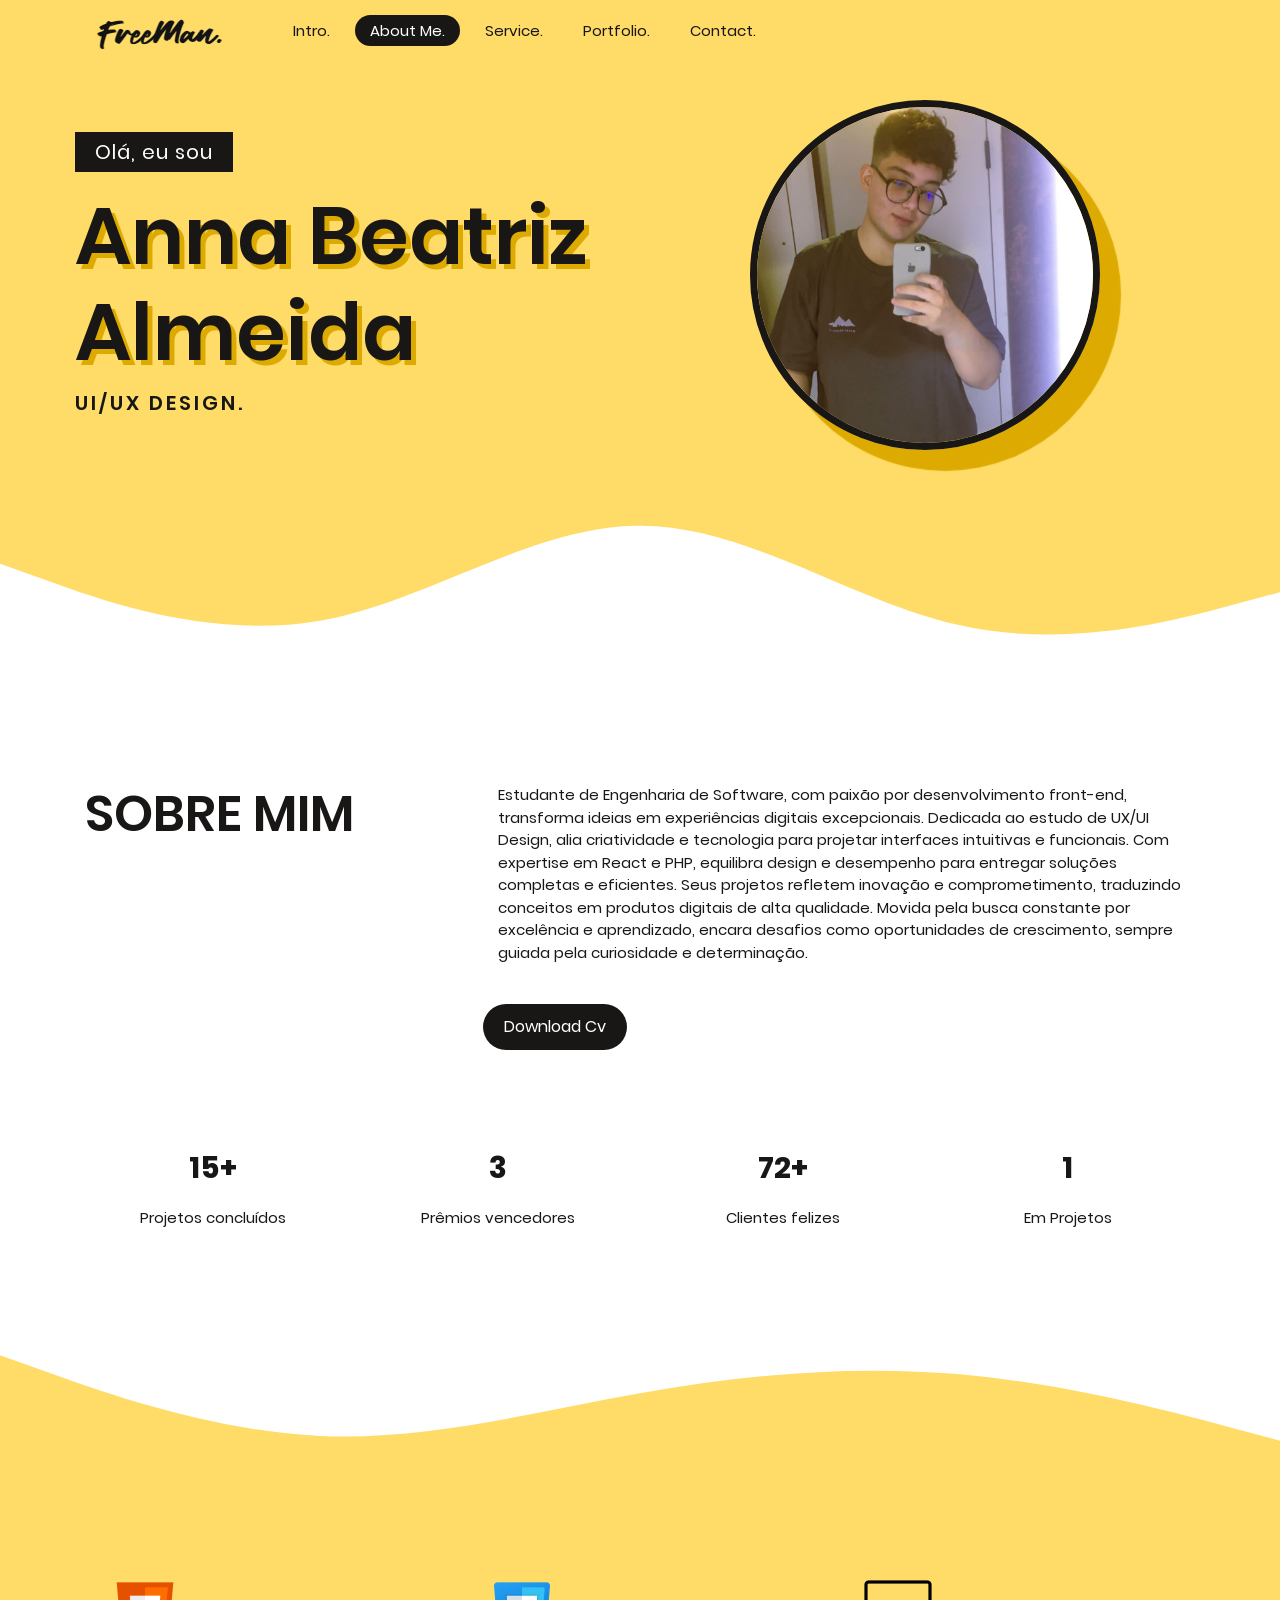
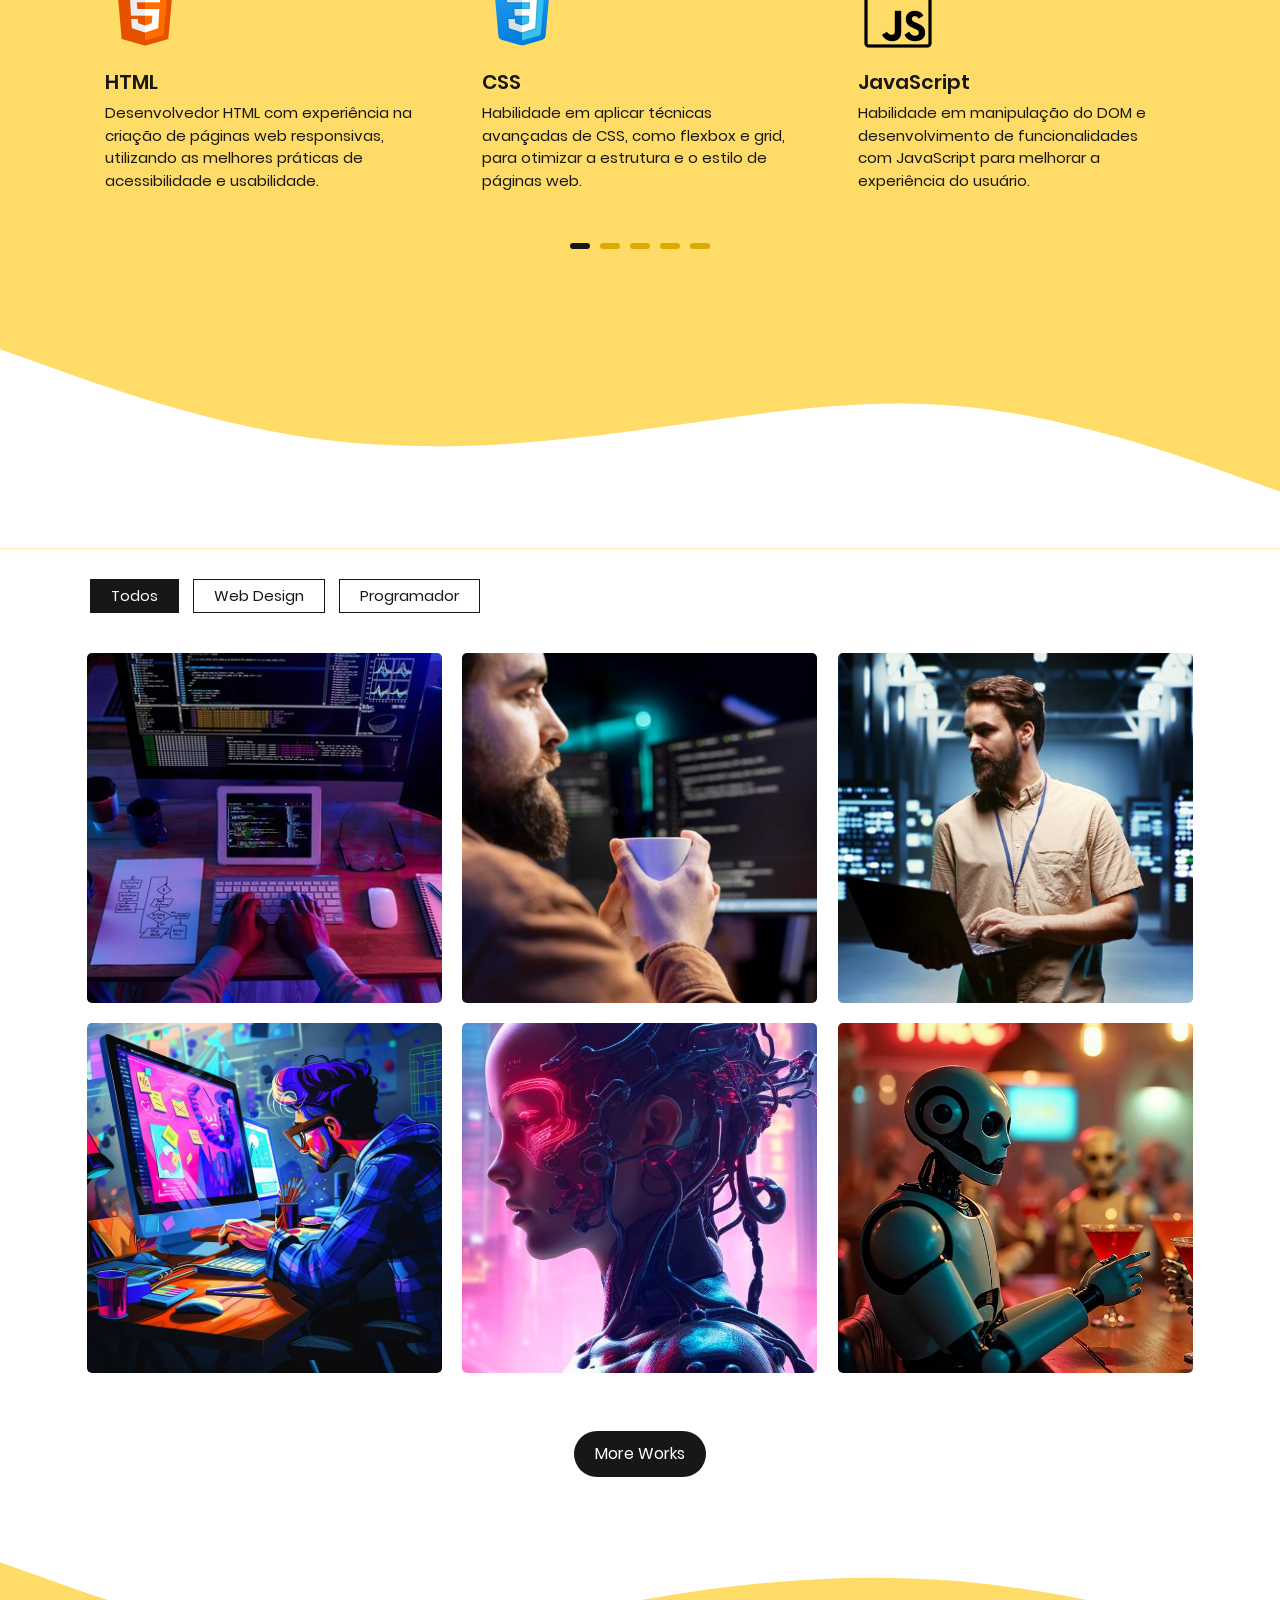
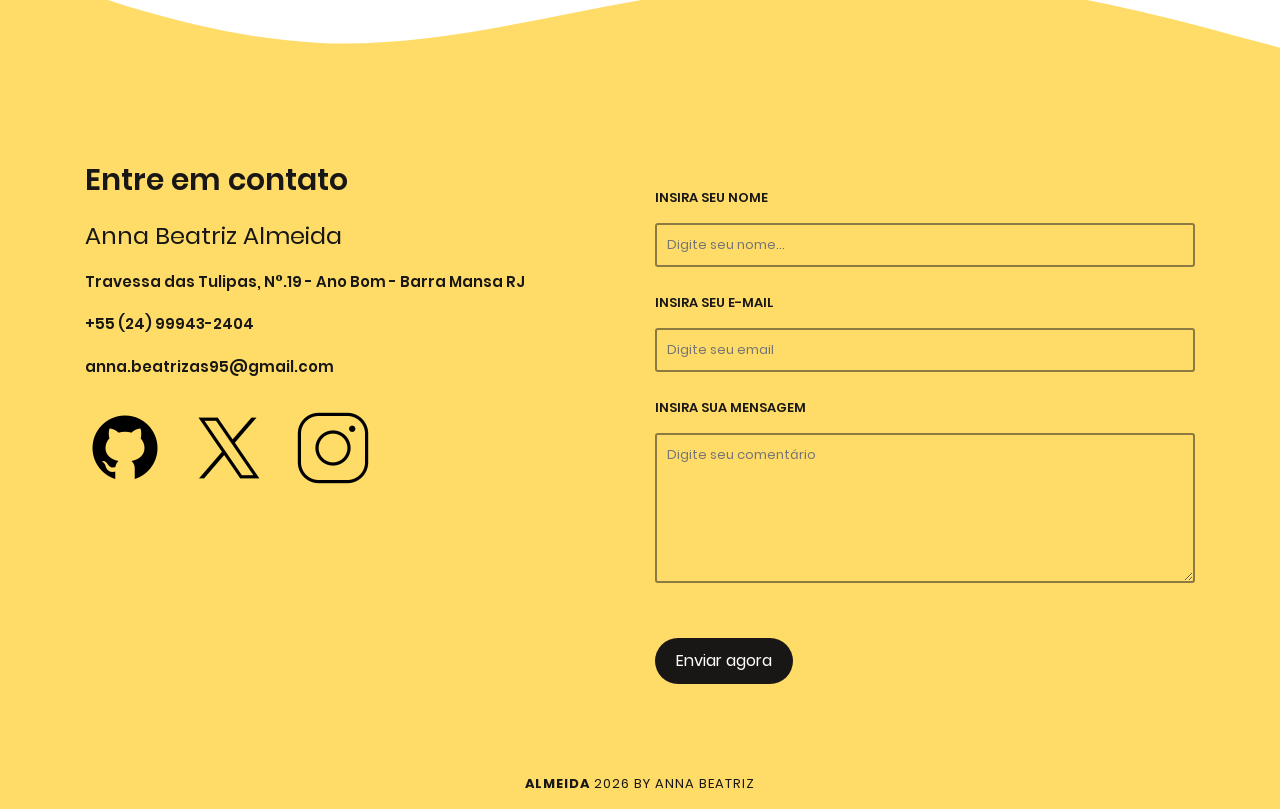
==== index.html @ 4872365b "Primeiro Commit" ====
<!DOCTYPE html>
<html lang="zxx">

<head>
    <meta charset="UTF-8">
    <meta http-equiv="X-UA-Compatible" content="IE=edge">
    <meta name="viewport" content="width=device-width, initial-scale=1.0">
    <!-- title -->
    <title>Portifólio | Anna Beatriz</title>
    <!-- favicon -->
    <link rel="icon" type="image/png" sizes="32x32" href="./asset/page/favicon-32x32.png">
    <link rel="icon" type="image/png" sizes="16x16" href="./asset/page/favicon-16x16.png">
    <link rel="shortcut icon" href="./asset/page/favicon.ico">
    <!-- metatag -->
    <meta name="author" content="Rama Hardian Sidik" />
    <meta property="og:title" content="Freeman - Multipurpose Personal One Page Html Template" />
    <meta property="og:url" content="" />
    <meta property="og:image" content="" />
    <meta property="og:description" content="Freeman - Multipurpose Personal One Page Html Template" />
    <meta property="og:site_name" content="Freeman template" />
    <meta name="twitter:card" content="summary">
    <meta name="twitter:title" content="Freeman - Multipurpose Personal One Page Html Template">
    <meta name="twitter:description" content="Freeman - Multipurpose Personal One Page Html Template">
    <meta name="twitter:image" content="">
    <meta id="tw_url" name="twitter:url" content="">
    <!-- main style -->
    <link href="css/main.css" rel="stylesheet">
    <!-- responsive style -->
    <link href="css/responsive.css" rel="stylesheet">
</head>

<body>
    <!-- header -->
    <header id="headermain">
        <div class="container">
            <div class="row headerwrap">
                <div class="col-xs-12 col-md-12 col-lg-2">
                    <!-- wrap logo -->
                    <div class="headerwrap__logo">
                        <img src="./asset/page/logo.png" alt="logo" class="img-fluid" />
                    </div>
                    <!-- end wrap logo -->
                    <!-- navigation icon  -->
                    <div class="navicon d-block d-lg-none">
                        <div class="navicon__bar"></div>
                    </div>
                    <!-- end navigation icon  -->
                </div>
                <div class="col-lg-10 text-xl-left d-none d-lg-block justify-content-lg-left justify-content-xl-left">
                    <!-- navigation desktop -->
                    <nav class="navpage text-left">
                        <ul class="navpage__wrap">
                            <li class="navpage__list"><a href="#sectionhero" class="activelink">Intro.</a></li>
                            <li class="navpage__list"><a href="#aboutsection">About Me.</a></li>
                            <li class="navpage__list"><a href="#servicesection">Service.</a></li>
                            <li class="navpage__list"><a href="#portfoliosection">Portfolio.</a></li>
                            <li class="navpage__list"><a href="#contactsection">Contact.</a></li>
                        </ul>
                    </nav>
                    <!-- end navigation desktop -->
                </div>
            </div>
        </div>
    </header>
    <!-- end header -->
    <!-- mobile nav -->
    <div class="overlay">
        <div class="overlay__navigation">
            <ul class="overlay__listnav">
                <li class="navpage__list"><a href="#herosection">Intro.</a></li>
                <li><a href="#aboutsection">About Me.</a></li>
                <li><a href="#servicesection">Services.</a></li>
                <li><a href="#portfoliosection">Portfolio.</a></li>
                <li><a href="#contactsection">Contact.</a></li>
            </ul>
        </div>
    </div>
    <!-- end mobile nav -->
    <!-- PRELOADER -->
    <div class="preloader">
        <div class="preloader__img">
            <img src="./asset/page/logo.png" alt="logopage" class="img-fluid" />
        </div>
    </div>
    <!-- main wrap -->
    <main id="mainwrap">
        <!-- section hero -->
        <div id="sectionhero" class="sectionblock">
            <div class="container">
                <div class="row">
                    <div
                        class="col-lg-6 pr-0 mr-0 pl-lg-0 pr-lg-5 mr-lg-0 mt-3 mt-lg-0 align-items-center justify-content-center align-items-lg-left justify-content-lg-left text-center text-lg-left d-flex order-1 order-lg-0 ">
                        <div class="infohero ">
                            <p class="infohero__p">Olá, eu sou</p>
                            <h1 class="infohero__title">Anna Beatriz
                                <span>Almeida</span>
                            </h1>
                            <span id="typed-text"></span>
                            <span class="cursor blink">&nbsp;</span>
                        </div>
                    </div>
                    <div class="col-lg-6 text-center order-0 order-lg-1 mb-5 mb-lg-0">
                        <div class="heroimg">
                            <img src="./asset/hero/1.jpg" alt="poto" class="img-fluid heroimg__poto" />
                        </div>
                    </div>
                </div>
            </div>
            <svg xmlns="http://www.w3.org/2000/svg" viewBox="0 0 1440 320">
                <path fill="#ffffff" fill-opacity="1"
                    d="M0,128L60,149.3C120,171,240,213,360,192C480,171,600,85,720,85.3C840,85,960,171,1080,197.3C1200,224,1320,192,1380,176L1440,160L1440,320L1380,320C1320,320,1200,320,1080,320C960,320,840,320,720,320C600,320,480,320,360,320C240,320,120,320,60,320L0,320Z">
                </path>
            </svg>
        </div>
        <!-- end section hero -->
        <!-- about section -->
        <div id="aboutsection" class="sectionblock">
            <div class="container">
                <div class="row">
                    <div class="col-lg-4 text-center text-lg-left">
                        <div class="abouthero">
                            <h3>SOBRE MIM</h3>
                        </div>
                    </div>
                    <div class="col-lg-8 pl-lg-5 text-center text-lg-left">
                        <div class="infoabout">
                            <p class="infoabout__title">
                                Estudante de Engenharia de Software, com paixão por desenvolvimento front-end,
                                transforma ideias em experiências digitais excepcionais.
                                Dedicada ao estudo de UX/UI Design, alia criatividade e tecnologia para projetar
                                interfaces intuitivas e funcionais.
                                Com expertise em React e PHP, equilibra design e desempenho para entregar soluções
                                completas e eficientes.
                                Seus projetos refletem inovação e comprometimento, traduzindo conceitos em produtos
                                digitais de alta qualidade.
                                Movida pela busca constante por excelência e aprendizado, encara desafios como
                                oportunidades de crescimento, sempre guiada pela curiosidade e determinação.
                            </p>
                            <div class="row  text-center text-lg-left">
                                <a href="asset/hero/Curriculo 2025.pdf" class="btn linkbtn aboutlink mt-4">
                                    Download Cv
                                </a>
                            </div>
                        </div>
                    </div>
                    <div class="col-lg-12 mt-5 mb-4 pt-5">
                        <div class="row">
                            <div class="col-lg-3">
                                <div class="counterwrap">
                                    <p class="counterwrap__counternum"><span class="counterwrap__counter"
                                            data-Speed="5000">200</span><span class="icon">+</span></p>
                                    <p>Projetos concluídos
                                    </p>
                                </div>
                            </div>
                            <div class="col-lg-3">
                                <div class="counterwrap">
                                    <p class="counterwrap__counternum"><span class="counterwrap__counter"
                                            data-Speed="5000">30</span></p>
                                    <p>Prêmios vencedores
                                    </p>
                                </div>
                            </div>
                            <div class="col-lg-3">
                                <div class="counterwrap">
                                    <p class="counterwrap__counternum"><span class="counterwrap__counter"
                                            data-Speed="5000">1000</span><span class="icon">+</span></p>
                                    <p>Clientes felizes
                                    </p>
                                </div>
                            </div>
                            <div class="col-lg-3">
                                <div class="counterwrap">
                                    <p class="counterwrap__counternum"><span class="counterwrap__counter"
                                            data-Speed="5000">10</span></p>
                                    <p>Em Projetos
                                    </p>
                                </div>
                            </div>
                        </div>
                    </div>
                </div>
            </div>

        </div>
        <!-- end about -->
        <!-- service section -->
        <div id="servicesection" class="sectionblock">
            <svg xmlns="http://www.w3.org/2000/svg" viewBox="0 0 1440 320">
                <path fill="#ffffff" fill-opacity="1"
                    d="M0,96L60,117.3C120,139,240,181,360,186.7C480,192,600,160,720,138.7C840,117,960,107,1080,117.3C1200,128,1320,160,1380,176L1440,192L1440,0L1380,0C1320,0,1200,0,1080,0C960,0,840,0,720,0C600,0,480,0,360,0C240,0,120,0,60,0L0,0Z">
                </path>
            </svg>
            <div class="container">
                <div class="row">
                    <div class="col-lg-12">
                        <div id="sliderservice" class="sliderservice__contentinner keen-slider">
                            <div class="wrapservice keen-slider__slide text-center text-lg-left">
                                <img src="[data-uri]"
                                    alt="html-5--v1">
                                <h3 class="mt-3 wrapservice__title">HTML</h3>
                                <p>Desenvolvedor HTML com experiência na criação de páginas web responsivas, utilizando
                                    as melhores práticas de acessibilidade e usabilidade.
                                </p>
                            </div>
                            <div class="wrapservice keen-slider__slide text-center text-lg-left">
                                <img src="[data-uri]"
                                    alt="css3">
                                <h3 class="mt-3 wrapservice__title">CSS</h3>
                                <p>Habilidade em aplicar técnicas avançadas de CSS, como flexbox e grid, para otimizar a
                                    estrutura e o estilo de páginas web.
                                </p>
                            </div>
                            <div class="wrapservice keen-slider__slide text-center text-lg-left">
                                <img src="[data-uri]"
                                    alt="javascript--v1">
                                <h3 class="mt-3 wrapservice__title">JavaScript</h3>
                                <p>Habilidade em manipulação do DOM e desenvolvimento de funcionalidades com JavaScript
                                    para melhorar a experiência do usuário.
                                </p>
                            </div>
                            <div class="wrapservice keen-slider__slide text-center text-lg-left">
                                <img src="[data-uri]"
                                    alt="react">
                                <h3 class=" mt-3 wrapservice__title">React</h3>
                                <p>Aprendiz em React, criando interfaces de usuário modernas e dinâmicas com
                                    componentes reutilizáveis.
                                </p>
                            </div>
                            <div class="wrapservice keen-slider__slide text-center text-lg-left">
                                <img src="[data-uri]"
                                    alt="nodejs">
                                <h3 class=" mt-3 wrapservice__title">Node.js</h3>
                                <p>Familiarizado com o ambiente de execução do Node.js, desenvolvendo soluções simples e
                                    escaláveis para aplicações web.
                                </p>
                            </div>
                        </div>

                    </div>
                </div>
            </div>
            <svg xmlns="http://www.w3.org/2000/svg" viewBox="0 0 1440 320">
                <path fill="#ffffff" fill-opacity="1"
                    d="M0,96L60,117.3C120,139,240,181,360,197.3C480,213,600,203,720,186.7C840,171,960,149,1080,160C1200,171,1320,213,1380,234.7L1440,256L1440,320L1380,320C1320,320,1200,320,1080,320C960,320,840,320,720,320C600,320,480,320,360,320C240,320,120,320,60,320L0,320Z">
                </path>
            </svg>
        </div>
        <!-- end service section -->
        <!-- portfolio section -->
        <div id="portfoliosection" class="sectionblock">
            <div class="container">
                <div class="row">
                    <div class="col-lg-12 text-center">
                        <!-- filter portfolio -->
                        <div class="warpfilter text-left">
                            <ul id="filterwrap"
                                class="warpfilter__filter justify-content-left text-center text-lg-left">
                                <li data-group="all" class="active">Todos</li>
                                <li data-group="web">Web Design</li>
                                <li data-group="branding">Programador</li>
                            </ul>
                        </div>
                        <!-- end filter portfolio -->
                        <div id="porfoliowarp" class="grid-gutter-md grid-col-3">
                            <!--  PORFOLIO ITEM -->
                            <div class="porfoliowarp__item" data-groups='["branding"]'>
                                <a class="porfoliowarp__portolink glightbox" data-glightbox="type: image"
                                    href="./asset/portfolio/1.jpg">
                                    <i class="fa-solid fa-circle-plus"></i>
                                    <div class="porfoliowarp__content" style="background: url(./asset/portfolio/1.jpg) no-repeat center;  background-position: center;
                        background-size: cover;"></div>
                                </a>
                            </div>
                            <!-- END PORTFOLIO ITEM -->
                            <!--  PORFOLIO ITEM -->
                            <div class="porfoliowarp__item" data-groups='["branding"]'>
                                <a class="porfoliowarp__portolink glightbox" data-glightbox="type: image"
                                    href="./asset/portfolio/2.jpg">
                                    <i class="fa-solid fa-circle-plus"></i>
                                    <div class="porfoliowarp__content" style="background: url(./asset/portfolio/2.jpg) no-repeat center;  background-position: center;
                        background-size: cover;"></div>
                                </a>
                            </div>
                            <!-- END PORTFOLIO ITEM -->
                            <!--  PORFOLIO ITEM -->
                            <div class="porfoliowarp__item" data-groups='["web"]'>
                                <a class="porfoliowarp__portolink glightboxvideo" data-glightbox="type: video"
                                    href="https://www.youtube.com/watch?v=mqy98hcMV9w">
                                    <i class="fa-solid fa-circle-plus"></i>
                                    <div class="porfoliowarp__content" style="background: url(./asset/portfolio/3.jpg) no-repeat center;  background-position: center;
                        background-size: cover;"></div>
                                </a>
                            </div>
                            <!-- END PORTFOLIO ITEM -->
                            <!--  PORFOLIO ITEM -->
                            <div class="porfoliowarp__item" data-groups='["web"]'>
                                <a class="porfoliowarp__portolink glightbox" data-glightbox="type: image"
                                    href="./asset/portfolio/4.jpg">
                                    <i class="fa-solid fa-circle-plus"></i>
                                    <div class="porfoliowarp__content" style="background: url(./asset/portfolio/4.jpg) no-repeat center;  background-position: center;
                        background-size: cover;"></div>
                                </a>
                            </div>
                            <!-- END PORTFOLIO ITEM -->
                            <!--  PORFOLIO ITEM -->
                            <div class="porfoliowarp__item" data-groups='["web"]'>
                                <a class="porfoliowarp__portolink glightbox" data-glightbox="type: image"
                                    href="./asset/portfolio/5.jpg">
                                    <i class="fa-solid fa-circle-plus"></i>
                                    <div class="porfoliowarp__content" style="background: url(./asset/portfolio/5.jpg) no-repeat center;  background-position: center;
                        background-size: cover;"></div>
                                </a>
                            </div>
                            <!-- END PORTFOLIO ITEM -->
                            <!--  PORFOLIO ITEM -->
                            <div class="porfoliowarp__item" data-groups='["branding"]'>
                                <a class="porfoliowarp__portolink  glightbox" data-glightbox="type: image"
                                    href="./asset/portfolio/6.jpg">
                                    <i class="fa-solid fa-circle-plus"></i>
                                    <div class="porfoliowarp__content" style="background: url(./asset/portfolio/6.jpg) no-repeat center;  background-position: center;
                        background-size: cover;"></div>
                                </a>
                            </div>
                            <!-- END PORTFOLIO ITEM -->
                        </div>
                        <a href="#" class="btn linkbtn mt-5">
                            More Works
                        </a>
                    </div>
                </div>
            </div>
        </div>
        <!-- end portfolio section -->
        <!-- contact section -->
        <div id="contactsection" class="sectionblock">
            <svg xmlns="http://www.w3.org/2000/svg" viewBox="0 0 1440 320">
                <path fill="#ffffff" fill-opacity="1"
                    d="M0,96L60,117.3C120,139,240,181,360,186.7C480,192,600,160,720,138.7C840,117,960,107,1080,117.3C1200,128,1320,160,1380,176L1440,192L1440,0L1380,0C1320,0,1200,0,1080,0C960,0,840,0,720,0C600,0,480,0,360,0C240,0,120,0,60,0L0,0Z">
                </path>
            </svg>
            <div class="container">
                <div class="row">
                    <div class="col-lg-6 pr-lg-5">
                        <div class="contactdetail">
                            <h3 class="contactdetail__title mb-4">
                                Entre em contato
                            </h3>
                            <h4>Anna Beatriz Almeida</h4>
                            <ul class="contactdetail__list">
                                <li>
                                    <span class="contactdetail__span">
                                        Travessa das Tulipas, N°.19 - Ano Bom - Barra Mansa RJ
                                    </span>
                                </li>
                                <li>
                                    <span class="contactdetail__span">
                                        +55 (24) 99943-2404
                                    </span>
                                </li>
                                <li>
                                    <span class="contactdetail__span">
                                        anna.beatrizas95@gmail.com
                                    </span>
                                </li>
                            </ul>
                            <ul class="contactdetail__sosmed">
                                <li>
                                    <a href="https://github.com/Kuasne">
                                        <img src="[data-uri]"
                                            alt="github">
                                    </a>
                                </li>
                                <li>
                                    <a href="https://x.com/elonmusk">
                                        <img src="[data-uri]"
                                            alt="twitterx--v2">
                                    </a>
                                </li>
                                <li>
                                    <a href="https://www.instagram.com/painbrtt/">
                                        <img src="[data-uri]"
                                            alt="instagram-new--v1">
                                    </a>
                                </li>
                            </ul>
                        </div>
                    </div>
                    <div class="col-lg-6">
                        <div class="contactform">
                            <!-- form contact -->
                            <form action="#" id="formcontact" class="contactform">
                                <!-- input contact wrap -->
                                <div class="contactform__form-group row">
                                    <div class="col-lg-12 pt-4">
                                        <label for="yourname" class="pb-2 ">Insira seu nome</label>
                                        <input type="text" id="yourname" class="contactform__inputtext input-control "
                                            placeholder="Digite seu nome..." name="name" data-name="name" />
                                    </div>
                                    <!-- input contact wrap -->
                                    <div class="col-lg-12 pt-4">
                                        <label for="yourmail" class="pb-2 ">Insira seu e-mail</label>
                                        <input type="email" id="yourmail" class="contactform__inputtext input-control "
                                            placeholder="Digite seu email" name="email" data-name="email" />
                                    </div>
                                    <!-- input contact wrap -->
                                    <div class="col-lg-12 pt-4">
                                        <label for="comment" class="pb-2">Insira sua mensagem</label>
                                        <textarea class="contactform__comentarea input-control" id="comment"
                                            placeholder="Digite seu comentário" name="comment"
                                            data-name="comment"></textarea>
                                        <button id="submitbutton"
                                            class="btn mt-5  contactform__submitbuton linkbtn mt-5 mb-3"
                                            type="submit">Enviar agora</button>
                                    </div>
                                </div>
                            </form>
                        </div>
                    </div>
                </div>
            </div>
        </div>
        <!-- end contact section -->
    </main>
    <!-- end main wrap -->
    <!-- footer section -->
    <footer id="footerwrap" class="pt-4">
        <div class="container">
            <div class="row">
                <div class="col-lg-12 text-center footwrap">
                    <p><b>ALMEIDA</b> <span class="years"> </span> BY ANNA BEATRIZ</p>
                </div>
            </div>
        </div>
    </footer>
    <!-- end footer section-->
    <!-- keen slider -->
    <script src="./javascript/vendor/keen-slider.js"></script>
    <!-- glightbox -->
    <script src="./javascript/vendor/glightbox.js"></script>
    <!-- shufle -->
    <script src="./javascript/vendor/shufle.js"></script>
    <!-- script -->
    <script src="./javascript/main.js"></script>
</body>

</html>
---- css/main.css ----
/*
* ----------------------------------------------------------------------------------------
Author        : Rama Hardian Sidik
Template Name : Freeman - Multipurpose Personal One Page Html Template
Version       : 1.0
Filename      : main.css
* ----------------------------------------------------------------------------------------
  TABLE OF CONTENT
* ----------------------------------------------------------------------------------------
* 01.BASE CSS. 
    - loadder 
* 02.HEADER SECTION.
    - navigation 
* 03.HERO SECTION. 
* 04.ABOUT SECTION.
* 05.SERVICES SECTION.
* 06.PORTFOLIO SECTION.
* 07.CONTACT SECTION.
* 08.FOOTER SECTION. 
* ----------------------------------------------------------------------------------------
*/
    
    @import url(./vendor/bootstrap/bootstrap.css);
    @import url(./vendor/fontawesome/all.min.css);
    @import url(./vendor/keen-slider.css);
    @import url(./vendor/glightbox.css);
    @font-face {
        font-family: "Poppins";
        font-style: normal;
        font-weight: 700;
        src: url("../font/Poppins-Bold.woff2") format("woff2");
        font-display: swap;
    }
    
    @font-face {
        font-family: "Poppins";
        font-style: normal;
        font-weight: 600;
        src: url("../font/Poppins-SemiBold.woff2") format("woff2");
        font-display: swap;
    }
    
    @font-face {
        font-family: "Poppins";
        font-style: normal;
        font-weight: 400;
        src: url("../font/Poppins-Regular.woff2") format("woff2");
        font-display: swap;
    }
    /*
* ----------------------------------------------------------------------------------------
* 01.BASE CSS. 
* ----------------------------------------------------------------------------------------
*/
    
    * {
        -webkit-font-smoothing: antialiased;
    }
    
    body {
        font-family: 'Poppins';
        font-size: 15px;
        font-weight: 400;
        background: #FFDB67;
        color: #181715;
        text-rendering: optimizeLegibility;
    }
    
     ::selection {
        background: #ddaa01;
        color: #ffffff;
    }
    
    a:hover {
        text-decoration: none;
    }
    
    .fixid {
        background: #FFDB67;
        box-shadow: 0 0 10px 5px rgba(221, 170, 1, .3);
    }
    
    label {
        font-size: 13px;
        font-weight: 600;
        text-transform: uppercase;
    }
    
    input,
    textarea {
        padding: 10px;
        font-size: 13px;
        width: 100%;
        color: #181715;
        background: transparent;
        border: 2px solid rgba(25, 26, 30, .5);
        border-radius: 3px;
    }
    
    textarea {
        height: 150px;
    }
    
    .goverlay {
        background: #FFDB67;
    }
    
    .linkbtn {
        background: #181715;
        color: #ffffff;
        padding: 10px 20px;
        border-radius: 50px;
    }
    
    .linkbtn:hover {
        color: #ffffff;
    }
    
    .navigation-wrapper {
        position: relative;
    }
    
    .dots {
        display: flex;
        padding: 5px 0;
        justify-content: center;
    }
    
    .dot {
        border: none;
        width: 20px;
        height: 2px;
        background: #ddaa01;
        border-radius: 3px;
        margin: 10px 5px;
        padding: 3px;
        cursor: pointer;
    }
    
    .dot:focus {
        outline: none;
    }
    
    .dot--active {
        background: #181715;
    }
    /*
* ----------------------------------------------------------------------------------------
* 01.BASE CSS. 
- preloader
* ----------------------------------------------------------------------------------------
*/
    
    .preloader {
        position: fixed;
        width: 100%;
        height: 100%;
        z-index: 999999999 !important;
        background-color: #ddaa01;
        top: 0;
        left: 0;
        right: 0;
        bottom: 0;
    }
    
    .preloader .preloader__img {
        display: inline-block;
        position: absolute;
        width: 150px;
        top: 50%;
        left: 50%;
        transform: translate(-50%, -50%);
    }
    /*
* ----------------------------------------------------------------------------------------
* 02.HEADER SECTION. 
* ----------------------------------------------------------------------------------------
*/
    
    #headermain {
        padding: 10px 0 10px;
        position: fixed;
        width: 100%;
        z-index: 3;
    }
    /*
* ----------------------------------------------------------------------------------------
* 02.HEADER SECTION. 
- navigation
* ----------------------------------------------------------------------------------------
*/
    
    .navpage__wrap {
        padding: 10px 0 0;
        margin: 0;
    }
    
    .navpage__wrap li {
        list-style: none;
        display: inline-block;
        margin: 0 3px;
    }
    
    .navpage__wrap li a {
        font-size: 15px;
        font-weight: 500;
        position: relative;
        color: #181715;
        z-index: 1;
        padding: 5px 15px;
        border-radius: 50px;
    }
    
    .navpage__wrap li a:hover {
        text-decoration: none;
        color: #ffffff;
        background: #181715;
    }
    
    .navpage__wrap li a.activelink {
        color: #ffffff;
        background: #181715;
    }
    
    .navicon {
        position: absolute;
        right: 10px;
        top: 10px;
        width: 50px;
        height: 50px;
        cursor: pointer;
        z-index: 22;
        border-radius: 25px;
    }
    
    .navicon__bar {
        width: 18px;
        height: 1px;
        position: absolute;
        top: 25%;
        left: 50%;
        transform: translate(-50%, -50%);
        background: rgba(0, 0, 0, 0);
        transition: all .3s;
    }
    
    .navicon__bar:before,
    .navicon__bar:after {
        content: '';
        position: absolute;
        width: 25px;
        height: 2px;
        background: #181715;
    }
    
    .navicon:hover .navicon__bar:before,
    .navicon:hover .navicon__bar:after {
        background: #181715;
    }
    
    .navicon__bar:before {
        transform: rotate(0deg) translate(0px, -4px);
    }
    
    .navicon__bar:after {
        transform: rotate(0deg) translate(0px, 4px);
    }
    
    .navicon.active .navicon__bar:before {
        transform: rotate(-45deg) translate(0px, 0px);
    }
    
    .navicon.active .navicon__bar:after {
        transform: rotate(45deg) translate(0px, 0px);
    }
    
    .navicon.active:hover .navicon__bar .navicon__bar:before {
        transform: rotate(0deg) translate(0px, 0px);
    }
    
    .navicon.active:hover .navicon__bar .navicon__bar:after {
        transform: rotate(0deg) translate(0px, 0px);
    }
    
    .overlay {
        position: fixed;
        width: 100%;
        height: auto;
        z-index: 2;
        top: -100%;
        display: none;
        background: #FFDB67;
        padding: 80px 0 30px 0;
        border-bottom: 1px solid #ddaa01;
    }
    
    .overlay__listnav {
        padding: 0 0 0 20px;
    }
    
    .overlay__listnav li {
        list-style: none;
        margin: 10px 0;
    }
    
    .overlay__listnav li a {
        font-size: 18px;
        font-weight: 500;
        position: relative;
        color: #181715;
        padding: 5px 10px;
        border-radius: 50px;
    }
    
    .overlay__listnav li a:hover {
        color: #ffffff;
        text-decoration: none;
        background: #181715;
    }
    
    .openmenu .overlay {
        display: block;
        top: -1px;
    }
    /*
* ----------------------------------------------------------------------------------------
* 03.HERO SECTION. 
* ----------------------------------------------------------------------------------------
*/
    
    #sectionhero {
        padding: 100px 0 0;
    }
    
    .infohero__p {
        font-size: 20px;
        letter-spacing: 1px;
        padding: 5px 20px;
        color: #ffffff;
        display: inline-block;
        background: #181715;
    }
    
    .infohero__title {
        font-size: 80px;
        font-weight: 600;
        text-shadow: 5px 5px #ddaa01;
    }
    
    .infohero__title span {
        display: block;
    }
    
    .heroimg {
        height: 350px;
        width: 350px;
        margin: 0 auto;
    }
    
    .heroimg .heroimg__poto {
        border-radius: 100%;
        height: 350px;
        width: 350px;
        object-fit: cover;
        box-shadow: 20px 20px 1px 1px #ddaa01;
        border: 7px solid;
    }
    
    #typed-text {
        letter-spacing: 3px;
        font-size: 20px;
        font-weight: 600;
        text-transform: uppercase;
    }
    
    .herolink {
        display: inline-block;
    }
    /*
* ----------------------------------------------------------------------------------------
* 04.ABOUT SECTION. 
* ----------------------------------------------------------------------------------------
*/
    
    #aboutsection {
        height: auto;
        background: #ffffff;
        padding: 50px 0 0;
    }
    
    .abouthero h3 {
        font-size: 50px;
        font-weight: 600;
    }
    
    .infoabout__list {
        padding: 0;
    }
    
    .infoabout__list li {
        list-style: none;
    }
    
    .infoabout__wrap .infoabout__title {
        color: #181715;
        letter-spacing: 1px;
        font-weight: 700;
    }
    /*
* ----------------------------------------------------------------------------------------
* 05.SERVICE SECTION. 
* ----------------------------------------------------------------------------------------
*/
    
    #servicesection {
        background: #FFDB67;
        height: auto;
        padding: 0 0 0;
    }
    
    .counterwrap {
        text-align: center;
    }
    
    .counterwrap__counternum {
        font-size: 30px;
        font-weight: 700;
    }
    
    .wrapservice {
        padding: 20px;
    }
    
    .wrapservice i {
        font-size: 30px;
        background: #ddaa01;
        padding: 20px 20px;
        border-radius: 100%;
    }
    
    .wrapservice__title {
        font-size: 20px;
        font-weight: 600;
    }
    /*
* ----------------------------------------------------------------------------------------
* 06.PORTFOLIO SECTION. 
* ----------------------------------------------------------------------------------------
*/
    
    #portfoliosection {
        background: #ffffff;
        height: auto;
    }
    
    #porfoliowarp {
        padding-top: 50px;
        position: relative;
        padding-left: 0;
        padding-right: 0;
        z-index: 1;
    }
    
    .grid-gutter-md {
        margin-left: -8px;
        margin-right: -8px;
    }
    
    .porfoliowarp__item {
        cursor: pointer;
        margin: 0;
        position: relative;
        float: right;
        padding: 10px;
        width: 33.3333%;
        border-radius: 5px;
        overflow: hidden;
    }
    
    .porfoliowarp__content {
        border-radius: 5px;
        height: 350px;
        width: 100%;
        -webkit-transition: all .3s ease;
        -moz-transition: all .3s ease;
        -ms-transition: all .3s ease;
        -o-transition: all .3s ease;
        transition: all .3s ease;
    }
    
    .porfoliowarp__item:hover .porfoliowarp__content {
        background-color: #ddaa01;
        opacity: .5;
    }
    
    .porfoliowarp__portolink i {
        position: absolute;
        z-index: 1;
        color: #181715;
        opacity: 0;
        font-size: 50px;
        position: absolute;
        top: 50%;
        left: 50%;
        -ms-transform: translate(-50%, -50%);
        transform: translate(-50%, -50%);
        transition: all .3s;
    }
    
    .porfoliowarp__item:hover i {
        opacity: 1;
    }
    
    #filterwrap {
        padding: 0;
        margin: 30px 0;
    }
    
    #filterwrap li {
        display: inline-block;
        list-style: none;
        margin: 0 5px;
        padding: 5px 20px;
        cursor: pointer;
        border: 1px solid #181715;
    }
    
    #filterwrap li.active {
        background: #181715;
        color: #ffffff;
    }
    /*
* ----------------------------------------------------------------------------------------
* 07.CONTACT SECTION. 
* ----------------------------------------------------------------------------------------
*/
    
    #contactsection {
        height: auto;
        background: #FFDB67;
        padding: 0 0 50px;
    }
    
    .contactdetail__title {
        font-size: 30px;
        font-weight: 600;
    }
    
    .contactdetail__list {
        padding: 0;
    }
    
    .contactdetail__list li {
        list-style: none;
        position: relative;
        margin: 20px 0;
    }
    
    .contactdetail__span {
        font-weight: 600;
    }
    
    .contactdetail__sosmed {
        padding: 0;
    }
    
    .contactdetail__sosmed li:first-child {
        margin: 10px 10px 0 0;
    }
    
    .contactdetail__sosmed li {
        list-style: none;
        margin: 10px 10px 10px;
        display: inline-block;
    }
    
    .contactdetail__sosmed li a {
        color: #181715;
        font-size: 30px;
    }
    /*
* ----------------------------------------------------------------------------------------
* 08.FOOTER SECTION. 
* ----------------------------------------------------------------------------------------
*/
    
    .footwrap p {
        font-size: 13px;
        letter-spacing: 1px;
    }
---- css/responsive.css ----
/*
* ----------------------------------------------------------------------------------------
Author        : Rama Hardian Sidik
Template Name : Freeman - Multipurpose Personal One Page Html Template
Version       : 1.0
Filename      : responsive.css
* ----------------------------------------------------------------------------------------
*/

@media only screen and (min-device-width: 1366px) and (max-device-width: 1366px) and (orientation: landscape) and (-webkit-min-device-pixel-ratio: 2) {}

@media only screen and (min-device-width: 1024px) and (max-device-width: 1024px) and (orientation: portrait) and (-webkit-min-device-pixel-ratio: 2) {}

@media only screen and (device-width: 375px) and (device-height: 812px) and (orientation: landscape) and (-webkit-device-pixel-ratio: 3) {}

@media only screen and (device-width: 812px) and (device-height: 375px) and (orientation: portrait) and (-webkit-device-pixel-ratio: 3) {}

@media (min-width: 1366px) {}

@media screen and (max-width: 2560px) {
    body.openmenu .overlay {
        display: none;
    }
}

@media screen and (max-width: 1440px) {}

@media screen and (max-width: 1366px) {}

@media screen and (max-width: 1280px) {}

@media screen and (max-width: 1128px) {}

@media screen and (max-width: 1024px) {}

@media (max-width: 999px) {
    body.openmenu .overlay {
        display: block;
    }
    .heroimg {
        height: 300px;
        width: 300px;
    }
    .heroimg .heroimg__poto {
        height: 300px;
        width: 300px;
    }
    .infohero__p {
        font-size: 15px;
    }
    .infohero__title {
        font-size: 50px;
    }
    .aboutlink {
        margin: 0 auto;
    }
    #typed-text {
        font-size: 15px;
    }
    .porfoliowarp__item {
        width: 50%;
    }
}

@media (max-width: 899) {}

@media (max-width: 799px) {
    .porfoliowarp__item {
        width: 100%;
    }
}

@media only screen and (max-width: 699px) {}

@media only screen and (max-width: 580px) {}

@media (max-width: 480px) {}

@media (max-width: 360px) {}

@media all and (-ms-high-contrast: none),
(-ms-high-contrast: active) {}

@media only screen and (min-device-width: 768px) and (max-device-width: 1024px) and (orientation: landscape) and (-webkit-min-device-pixel-ratio: 2) {}

@media only screen and (min-device-width: 768px) and (max-device-width: 1024px) and (orientation: portrait) and (-webkit-min-device-pixel-ratio: 2) {}

@media(hover: hover) and (pointer: fine) {}

@media screen and (prefers-reduced-motion) {}
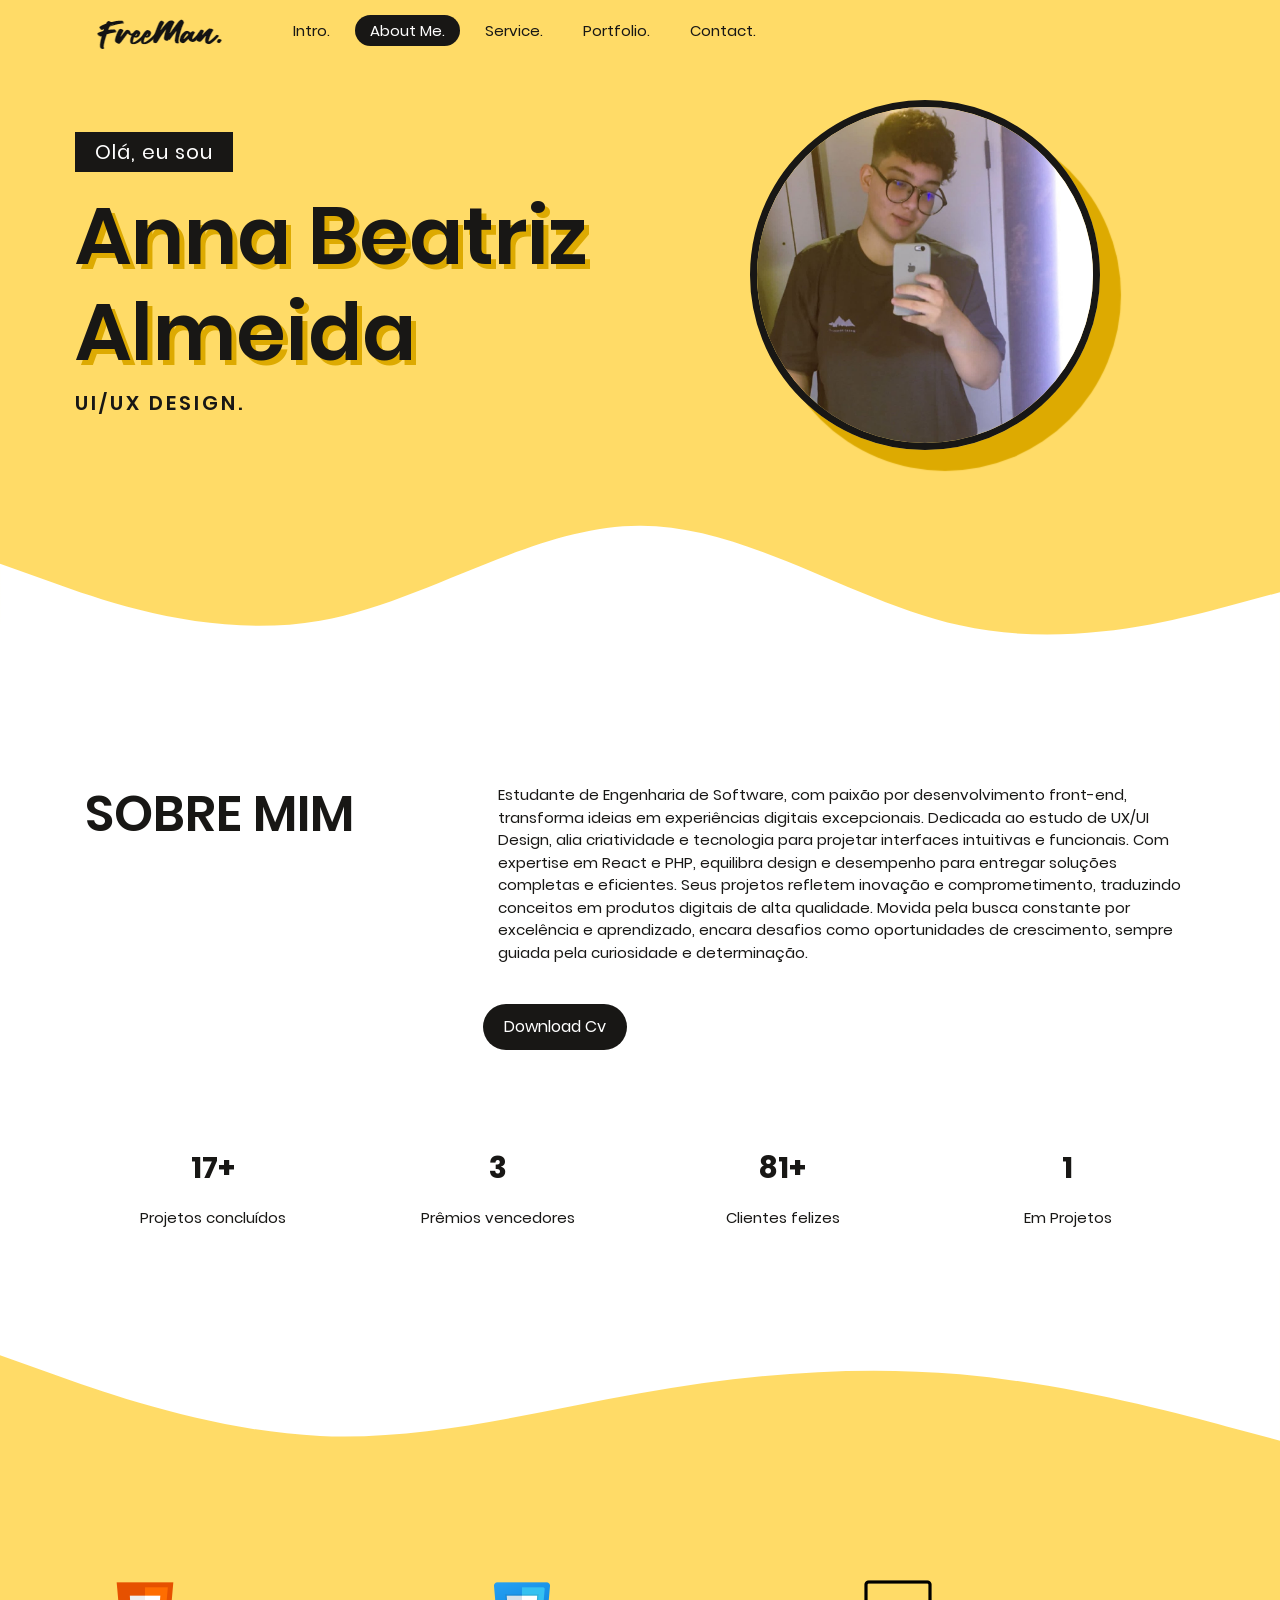
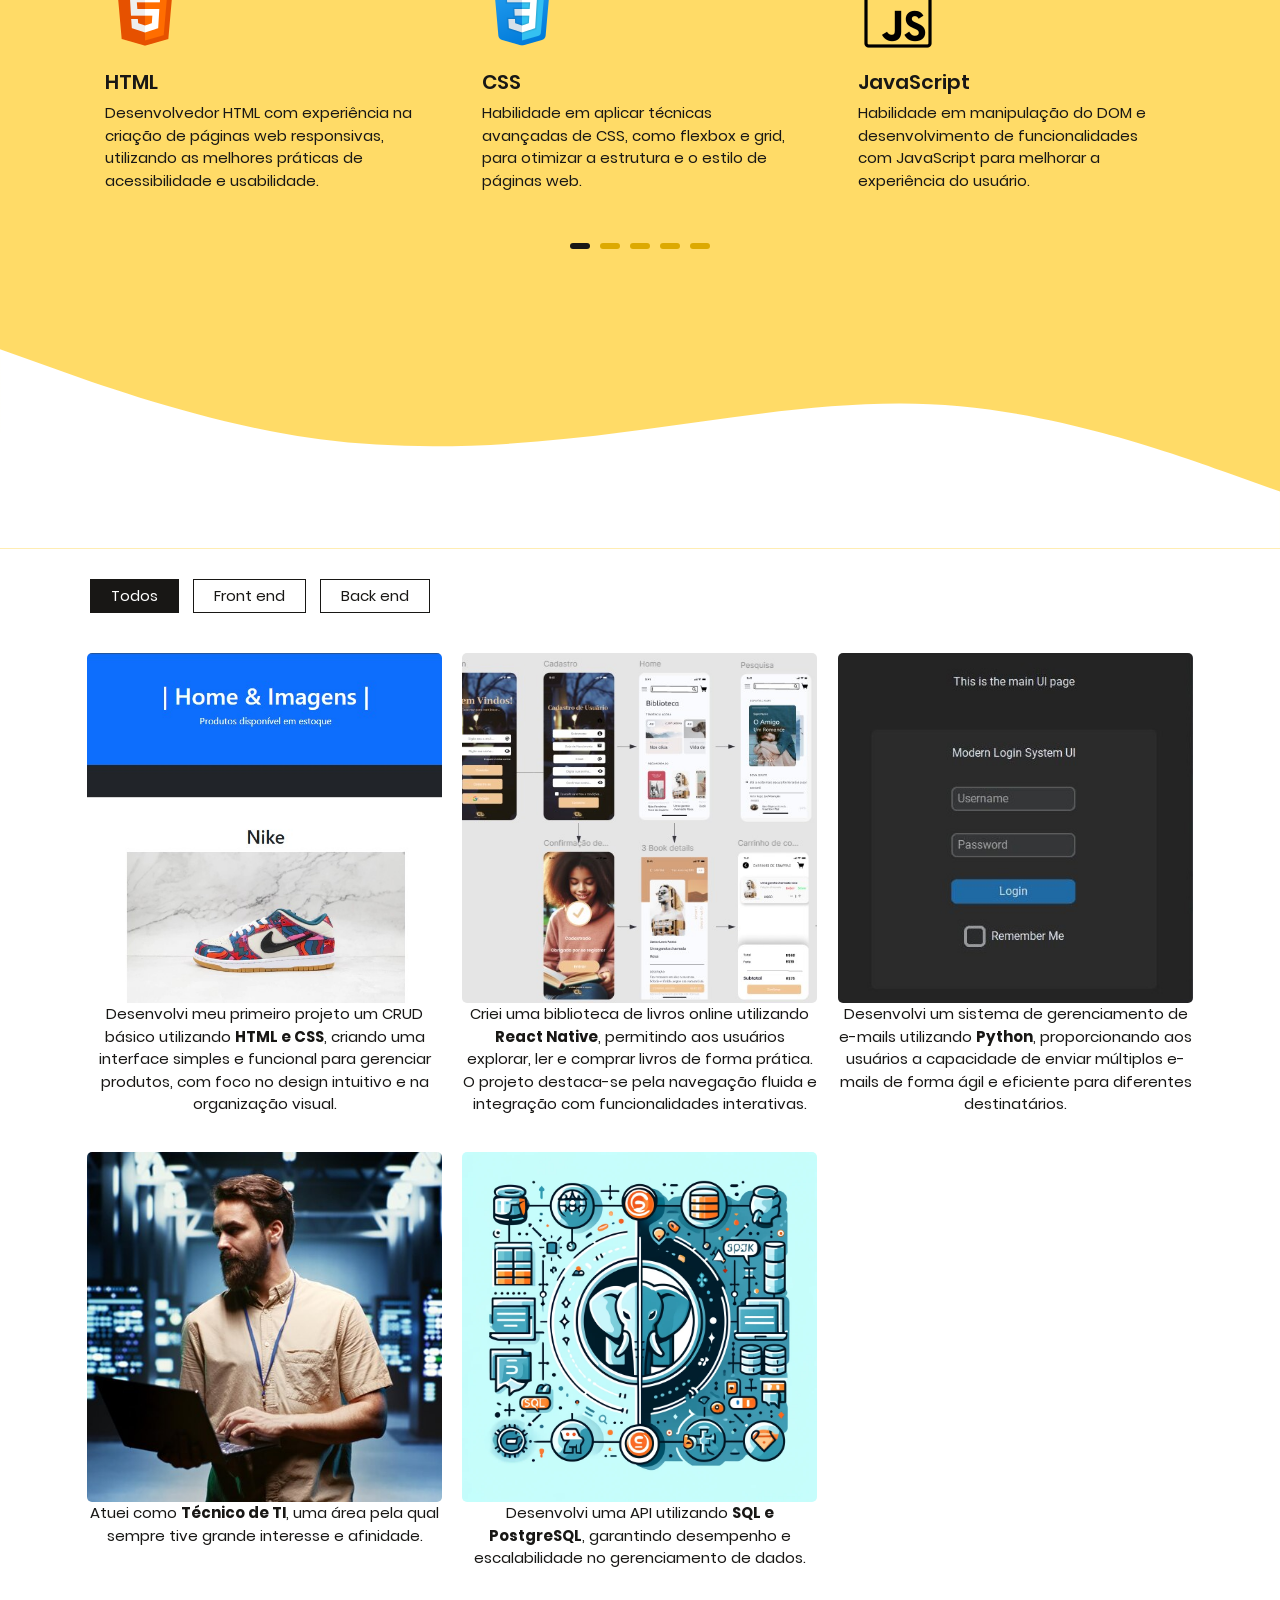
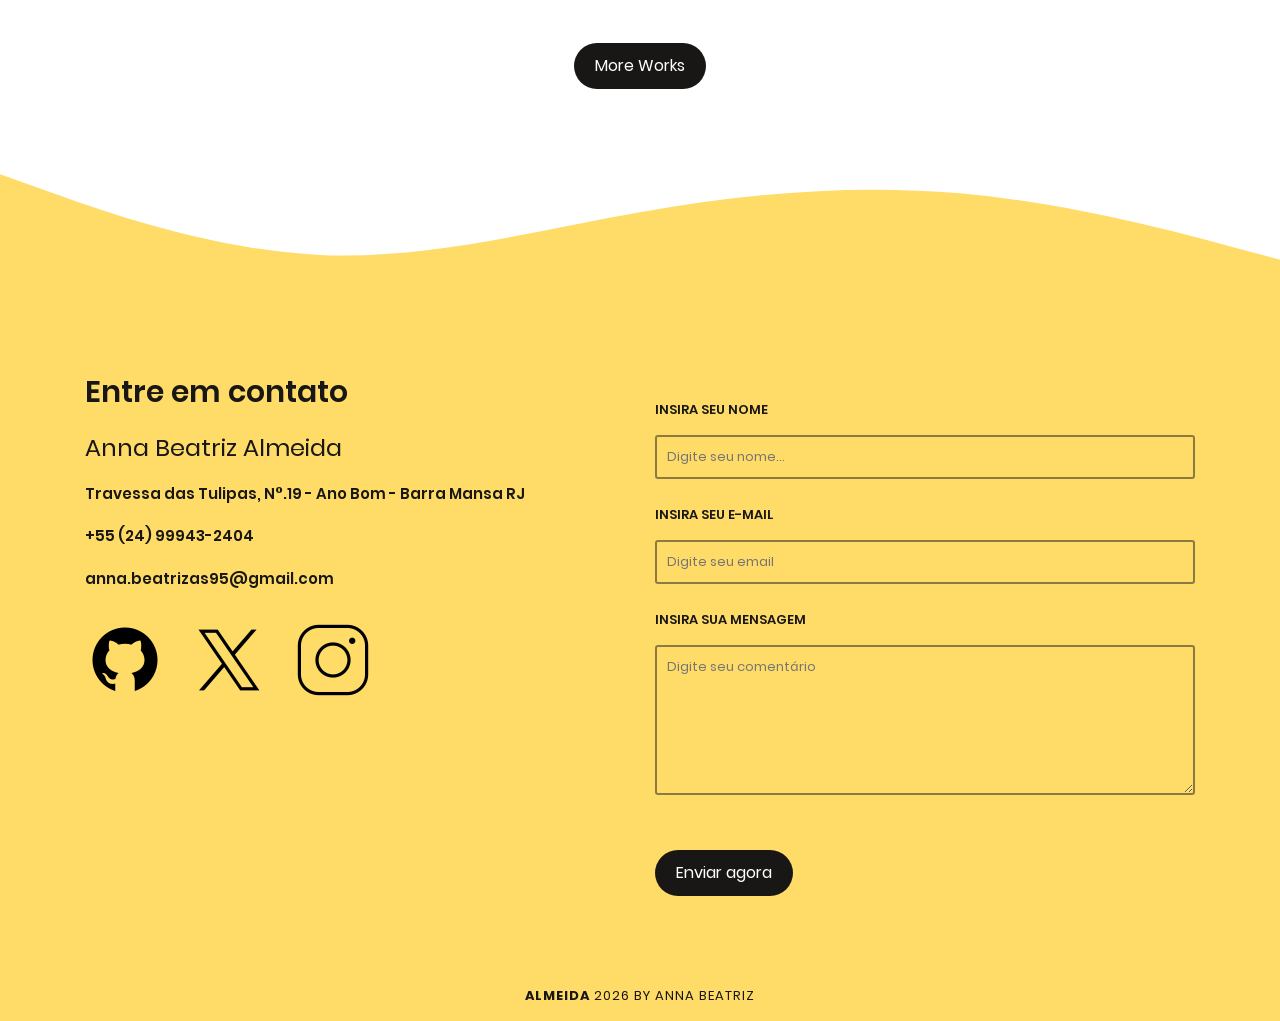
==== commit f93c6d84: "Ajustando o Portifólio" ====
--- a/index.html
+++ b/index.html
@@ -2,15 +2,15 @@
 <html lang="zxx">
 
 <head>
-    <meta charset="UTF-8">
-    <meta http-equiv="X-UA-Compatible" content="IE=edge">
-    <meta name="viewport" content="width=device-width, initial-scale=1.0">
+    <meta charset="UTF-8" />
+    <meta http-equiv="X-UA-Compatible" content="IE=edge" />
+    <meta name="viewport" content="width=device-width, initial-scale=1.0" />
     <!-- title -->
     <title>Portifólio | Anna Beatriz</title>
     <!-- favicon -->
-    <link rel="icon" type="image/png" sizes="32x32" href="./asset/page/favicon-32x32.png">
-    <link rel="icon" type="image/png" sizes="16x16" href="./asset/page/favicon-16x16.png">
-    <link rel="shortcut icon" href="./asset/page/favicon.ico">
+    <link rel="icon" type="image/png" sizes="32x32" href="./asset/page/favicon-32x32.png" />
+    <link rel="icon" type="image/png" sizes="16x16" href="./asset/page/favicon-16x16.png" />
+    <link rel="shortcut icon" href="./asset/page/favicon.ico" />
     <!-- metatag -->
     <meta name="author" content="Rama Hardian Sidik" />
     <meta property="og:title" content="Freeman - Multipurpose Personal One Page Html Template" />
@@ -18,15 +18,15 @@
     <meta property="og:image" content="" />
     <meta property="og:description" content="Freeman - Multipurpose Personal One Page Html Template" />
     <meta property="og:site_name" content="Freeman template" />
-    <meta name="twitter:card" content="summary">
-    <meta name="twitter:title" content="Freeman - Multipurpose Personal One Page Html Template">
-    <meta name="twitter:description" content="Freeman - Multipurpose Personal One Page Html Template">
-    <meta name="twitter:image" content="">
-    <meta id="tw_url" name="twitter:url" content="">
+    <meta name="twitter:card" content="summary" />
+    <meta name="twitter:title" content="Freeman - Multipurpose Personal One Page Html Template" />
+    <meta name="twitter:description" content="Freeman - Multipurpose Personal One Page Html Template" />
+    <meta name="twitter:image" content="" />
+    <meta id="tw_url" name="twitter:url" content="" />
     <!-- main style -->
-    <link href="css/main.css" rel="stylesheet">
+    <link href="css/main.css" rel="stylesheet" />
     <!-- responsive style -->
-    <link href="css/responsive.css" rel="stylesheet">
+    <link href="css/responsive.css" rel="stylesheet" />
 </head>
 
 <body>
@@ -50,11 +50,21 @@
                     <!-- navigation desktop -->
                     <nav class="navpage text-left">
                         <ul class="navpage__wrap">
-                            <li class="navpage__list"><a href="#sectionhero" class="activelink">Intro.</a></li>
-                            <li class="navpage__list"><a href="#aboutsection">About Me.</a></li>
-                            <li class="navpage__list"><a href="#servicesection">Service.</a></li>
-                            <li class="navpage__list"><a href="#portfoliosection">Portfolio.</a></li>
-                            <li class="navpage__list"><a href="#contactsection">Contact.</a></li>
+                            <li class="navpage__list">
+                                <a href="#sectionhero" class="activelink">Intro.</a>
+                            </li>
+                            <li class="navpage__list">
+                                <a href="#aboutsection">About Me.</a>
+                            </li>
+                            <li class="navpage__list">
+                                <a href="#servicesection">Service.</a>
+                            </li>
+                            <li class="navpage__list">
+                                <a href="#portfoliosection">Portfolio.</a>
+                            </li>
+                            <li class="navpage__list">
+                                <a href="#contactsection">Contact.</a>
+                            </li>
                         </ul>
                     </nav>
                     <!-- end navigation desktop -->
@@ -89,10 +99,11 @@
             <div class="container">
                 <div class="row">
                     <div
-                        class="col-lg-6 pr-0 mr-0 pl-lg-0 pr-lg-5 mr-lg-0 mt-3 mt-lg-0 align-items-center justify-content-center align-items-lg-left justify-content-lg-left text-center text-lg-left d-flex order-1 order-lg-0 ">
-                        <div class="infohero ">
+                        class="col-lg-6 pr-0 mr-0 pl-lg-0 pr-lg-5 mr-lg-0 mt-3 mt-lg-0 align-items-center justify-content-center align-items-lg-left justify-content-lg-left text-center text-lg-left d-flex order-1 order-lg-0">
+                        <div class="infohero">
                             <p class="infohero__p">Olá, eu sou</p>
-                            <h1 class="infohero__title">Anna Beatriz
+                            <h1 class="infohero__title">
+                                Anna Beatriz
                                 <span>Almeida</span>
                             </h1>
                             <span id="typed-text"></span>
@@ -125,18 +136,19 @@
                     <div class="col-lg-8 pl-lg-5 text-center text-lg-left">
                         <div class="infoabout">
                             <p class="infoabout__title">
-                                Estudante de Engenharia de Software, com paixão por desenvolvimento front-end,
-                                transforma ideias em experiências digitais excepcionais.
-                                Dedicada ao estudo de UX/UI Design, alia criatividade e tecnologia para projetar
-                                interfaces intuitivas e funcionais.
-                                Com expertise em React e PHP, equilibra design e desempenho para entregar soluções
-                                completas e eficientes.
-                                Seus projetos refletem inovação e comprometimento, traduzindo conceitos em produtos
-                                digitais de alta qualidade.
-                                Movida pela busca constante por excelência e aprendizado, encara desafios como
-                                oportunidades de crescimento, sempre guiada pela curiosidade e determinação.
+                                Estudante de Engenharia de Software, com paixão por
+                                desenvolvimento front-end, transforma ideias em experiências
+                                digitais excepcionais. Dedicada ao estudo de UX/UI Design,
+                                alia criatividade e tecnologia para projetar interfaces
+                                intuitivas e funcionais. Com expertise em React e PHP,
+                                equilibra design e desempenho para entregar soluções completas
+                                e eficientes. Seus projetos refletem inovação e
+                                comprometimento, traduzindo conceitos em produtos digitais de
+                                alta qualidade. Movida pela busca constante por excelência e
+                                aprendizado, encara desafios como oportunidades de
+                                crescimento, sempre guiada pela curiosidade e determinação.
                             </p>
-                            <div class="row  text-center text-lg-left">
+                            <div class="row text-center text-lg-left">
                                 <a href="asset/hero/Curriculo 2025.pdf" class="btn linkbtn aboutlink mt-4">
                                     Download Cv
                                 </a>
@@ -147,41 +159,42 @@
                         <div class="row">
                             <div class="col-lg-3">
                                 <div class="counterwrap">
-                                    <p class="counterwrap__counternum"><span class="counterwrap__counter"
-                                            data-Speed="5000">200</span><span class="icon">+</span></p>
-                                    <p>Projetos concluídos
+                                    <p class="counterwrap__counternum">
+                                        <span class="counterwrap__counter" data-Speed="5000">200</span><span
+                                            class="icon">+</span>
                                     </p>
+                                    <p>Projetos concluídos</p>
                                 </div>
                             </div>
                             <div class="col-lg-3">
                                 <div class="counterwrap">
-                                    <p class="counterwrap__counternum"><span class="counterwrap__counter"
-                                            data-Speed="5000">30</span></p>
-                                    <p>Prêmios vencedores
+                                    <p class="counterwrap__counternum">
+                                        <span class="counterwrap__counter" data-Speed="5000">30</span>
                                     </p>
+                                    <p>Prêmios vencedores</p>
                                 </div>
                             </div>
                             <div class="col-lg-3">
                                 <div class="counterwrap">
-                                    <p class="counterwrap__counternum"><span class="counterwrap__counter"
-                                            data-Speed="5000">1000</span><span class="icon">+</span></p>
-                                    <p>Clientes felizes
+                                    <p class="counterwrap__counternum">
+                                        <span class="counterwrap__counter" data-Speed="5000">1000</span><span
+                                            class="icon">+</span>
                                     </p>
+                                    <p>Clientes felizes</p>
                                 </div>
                             </div>
                             <div class="col-lg-3">
                                 <div class="counterwrap">
-                                    <p class="counterwrap__counternum"><span class="counterwrap__counter"
-                                            data-Speed="5000">10</span></p>
-                                    <p>Em Projetos
+                                    <p class="counterwrap__counternum">
+                                        <span class="counterwrap__counter" data-Speed="5000">10</span>
                                     </p>
+                                    <p>Em Projetos</p>
                                 </div>
                             </div>
                         </div>
                     </div>
                 </div>
             </div>
-
         </div>
         <!-- end about -->
         <!-- service section -->
@@ -197,46 +210,54 @@
                         <div id="sliderservice" class="sliderservice__contentinner keen-slider">
                             <div class="wrapservice keen-slider__slide text-center text-lg-left">
                                 <img src="[data-uri]"
-                                    alt="html-5--v1">
+                                    alt="html-5--v1" />
                                 <h3 class="mt-3 wrapservice__title">HTML</h3>
-                                <p>Desenvolvedor HTML com experiência na criação de páginas web responsivas, utilizando
-                                    as melhores práticas de acessibilidade e usabilidade.
+                                <p>
+                                    Desenvolvedor HTML com experiência na criação de páginas web
+                                    responsivas, utilizando as melhores práticas de
+                                    acessibilidade e usabilidade.
                                 </p>
                             </div>
                             <div class="wrapservice keen-slider__slide text-center text-lg-left">
                                 <img src="[data-uri]"
-                                    alt="css3">
+                                    alt="css3" />
                                 <h3 class="mt-3 wrapservice__title">CSS</h3>
-                                <p>Habilidade em aplicar técnicas avançadas de CSS, como flexbox e grid, para otimizar a
-                                    estrutura e o estilo de páginas web.
+                                <p>
+                                    Habilidade em aplicar técnicas avançadas de CSS, como
+                                    flexbox e grid, para otimizar a estrutura e o estilo de
+                                    páginas web.
                                 </p>
                             </div>
                             <div class="wrapservice keen-slider__slide text-center text-lg-left">
                                 <img src="[data-uri]"
-                                    alt="javascript--v1">
+                                    alt="javascript--v1" />
                                 <h3 class="mt-3 wrapservice__title">JavaScript</h3>
-                                <p>Habilidade em manipulação do DOM e desenvolvimento de funcionalidades com JavaScript
-                                    para melhorar a experiência do usuário.
+                                <p>
+                                    Habilidade em manipulação do DOM e desenvolvimento de
+                                    funcionalidades com JavaScript para melhorar a experiência
+                                    do usuário.
                                 </p>
                             </div>
                             <div class="wrapservice keen-slider__slide text-center text-lg-left">
                                 <img src="[data-uri]"
-                                    alt="react">
-                                <h3 class=" mt-3 wrapservice__title">React</h3>
-                                <p>Aprendiz em React, criando interfaces de usuário modernas e dinâmicas com
-                                    componentes reutilizáveis.
+                                    alt="react" />
+                                <h3 class="mt-3 wrapservice__title">React</h3>
+                                <p>
+                                    Aprendiz em React, criando interfaces de usuário modernas e
+                                    dinâmicas com componentes reutilizáveis.
                                 </p>
                             </div>
                             <div class="wrapservice keen-slider__slide text-center text-lg-left">
                                 <img src="[data-uri]"
-                                    alt="nodejs">
-                                <h3 class=" mt-3 wrapservice__title">Node.js</h3>
-                                <p>Familiarizado com o ambiente de execução do Node.js, desenvolvendo soluções simples e
-                                    escaláveis para aplicações web.
-                                </p>
-                            </div>
-                        </div>
-
+                                    alt="nodejs" />
+                                <h3 class="mt-3 wrapservice__title">Node.js</h3>
+                                <p>
+                                    Familiarizado com o ambiente de execução do Node.js,
+                                    desenvolvendo soluções simples e escaláveis para aplicações
+                                    web.
+                                </p>
+                            </div>
+                        </div>
                     </div>
                 </div>
             </div>
@@ -257,76 +278,112 @@
                             <ul id="filterwrap"
                                 class="warpfilter__filter justify-content-left text-center text-lg-left">
                                 <li data-group="all" class="active">Todos</li>
-                                <li data-group="web">Web Design</li>
-                                <li data-group="branding">Programador</li>
+                                <li data-group="web">Front end</li>
+                                <li data-group="branding">Back end</li>
                             </ul>
                         </div>
                         <!-- end filter portfolio -->
                         <div id="porfoliowarp" class="grid-gutter-md grid-col-3">
                             <!--  PORFOLIO ITEM -->
-                            <div class="porfoliowarp__item" data-groups='["branding"]'>
+                            <div class="porfoliowarp__item" data-groups='["web"]'>
                                 <a class="porfoliowarp__portolink glightbox" data-glightbox="type: image"
-                                    href="./asset/portfolio/1.jpg">
+                                    href="./asset/portfolio/1.jfif">
                                     <i class="fa-solid fa-circle-plus"></i>
-                                    <div class="porfoliowarp__content" style="background: url(./asset/portfolio/1.jpg) no-repeat center;  background-position: center;
-                        background-size: cover;"></div>
-                                </a>
+                                    <div class="porfoliowarp__content" style="
+                        background: url(./asset/portfolio/1.jfif) no-repeat
+                          center;
+                        background-position: center;
+                        background-size: cover;
+                      "></div>
+                                </a>
+                                <p>
+                                    Desenvolvi meu primeiro projeto um CRUD básico utilizando
+                                    <strong>HTML e CSS</strong>, criando uma interface simples e
+                                    funcional para gerenciar produtos, com foco no design
+                                    intuitivo e na organização visual.
+                                </p>
+                            </div>
+
+                            <!-- END PORTFOLIO ITEM -->
+                            <!--  PORFOLIO ITEM -->
+                            <div class="porfoliowarp__item" data-groups='["web"]'>
+                                <a class="porfoliowarp__portolink glightbox" data-glightbox="type: image"
+                                    href="./asset/portfolio/2.jpg">
+                                    <i class="fa-solid fa-circle-plus"></i>
+                                    <div class="porfoliowarp__content" style="
+                        background: url(./asset/portfolio/2.jpg) no-repeat
+                          center;
+                        background-position: center;
+                        background-size: cover;
+                      "></div>
+                                </a>
+                                <p>
+                                    Criei uma biblioteca de livros online utilizando
+                                    <strong>React Native</strong>, permitindo aos usuários
+                                    explorar, ler e comprar livros de forma prática. O projeto
+                                    destaca-se pela navegação fluida e integração com
+                                    funcionalidades interativas.
+                                </p>
+                            </div>
+                            <!-- END PORTFOLIO ITEM -->
+                            <!--  PORFOLIO ITEM -->
+                            <div class="porfoliowarp__item" data-groups='["all"]'>
+                                <a class="porfoliowarp__portolink glightboxvideo" data-glightbox="type: video"
+                                    href="https://www.youtube.com/watch?v=mqy98hcMV9w">
+                                    <i class="fa-solid fa-circle-plus"></i>
+                                    <div class="porfoliowarp__content" style="
+                        background: url(./asset/portfolio/3.jpg) no-repeat
+                          center;
+                        background-position: center;
+                        background-size: cover;
+                      "></div>
+                                </a>
+                                <p>Desenvolvi um sistema de gerenciamento de e-mails utilizando <strong>Python</strong>,
+                                    proporcionando aos usuários a capacidade de enviar múltiplos e-mails de forma ágil e
+                                    eficiente para diferentes destinatários.
+                                </p>
+                            </div>
+                            <!-- END PORTFOLIO ITEM -->
+                            <!--  PORFOLIO ITEM -->
+                            <div class="porfoliowarp__item" data-groups='["all"]'>
+                                <a class="porfoliowarp__portolink glightbox" data-glightbox="type: image"
+                                    href="./asset/portfolio/4.jpg">
+                                    <i class="fa-solid fa-circle-plus"></i>
+                                    <div class="porfoliowarp__content" style="background: url(./asset/portfolio/4.jpg) no-repeat center;
+                                        background-position: center; background-size: cover;">
+                                    </div>
+                                </a>
+                                <p>Atuei como <strong>Técnico de TI</strong>, uma área pela qual sempre tive grande
+                                    interesse e afinidade.</p>
                             </div>
                             <!-- END PORTFOLIO ITEM -->
                             <!--  PORFOLIO ITEM -->
                             <div class="porfoliowarp__item" data-groups='["branding"]'>
                                 <a class="porfoliowarp__portolink glightbox" data-glightbox="type: image"
-                                    href="./asset/portfolio/2.jpg">
-                                    <i class="fa-solid fa-circle-plus"></i>
-                                    <div class="porfoliowarp__content" style="background: url(./asset/portfolio/2.jpg) no-repeat center;  background-position: center;
-                        background-size: cover;"></div>
-                                </a>
-                            </div>
-                            <!-- END PORTFOLIO ITEM -->
-                            <!--  PORFOLIO ITEM -->
-                            <div class="porfoliowarp__item" data-groups='["web"]'>
-                                <a class="porfoliowarp__portolink glightboxvideo" data-glightbox="type: video"
-                                    href="https://www.youtube.com/watch?v=mqy98hcMV9w">
-                                    <i class="fa-solid fa-circle-plus"></i>
-                                    <div class="porfoliowarp__content" style="background: url(./asset/portfolio/3.jpg) no-repeat center;  background-position: center;
-                        background-size: cover;"></div>
-                                </a>
-                            </div>
-                            <!-- END PORTFOLIO ITEM -->
-                            <!--  PORFOLIO ITEM -->
-                            <div class="porfoliowarp__item" data-groups='["web"]'>
-                                <a class="porfoliowarp__portolink glightbox" data-glightbox="type: image"
-                                    href="./asset/portfolio/4.jpg">
-                                    <i class="fa-solid fa-circle-plus"></i>
-                                    <div class="porfoliowarp__content" style="background: url(./asset/portfolio/4.jpg) no-repeat center;  background-position: center;
-                        background-size: cover;"></div>
-                                </a>
-                            </div>
-                            <!-- END PORTFOLIO ITEM -->
-                            <!--  PORFOLIO ITEM -->
-                            <div class="porfoliowarp__item" data-groups='["web"]'>
-                                <a class="porfoliowarp__portolink glightbox" data-glightbox="type: image"
                                     href="./asset/portfolio/5.jpg">
                                     <i class="fa-solid fa-circle-plus"></i>
-                                    <div class="porfoliowarp__content" style="background: url(./asset/portfolio/5.jpg) no-repeat center;  background-position: center;
-                        background-size: cover;"></div>
-                                </a>
+                                    <div class="porfoliowarp__content" style="background: url(./asset/portfolio/5.jpg) no-repeat center;
+                                        background-position: center; background-size: cover;">
+                                    </div>
+                                </a>
+                                <p>Desenvolvi uma API utilizando <strong>SQL e PostgreSQL</strong>, garantindo
+                                    desempenho e escalabilidade no gerenciamento de dados.
+                                </p>
                             </div>
                             <!-- END PORTFOLIO ITEM -->
                             <!--  PORFOLIO ITEM -->
                             <div class="porfoliowarp__item" data-groups='["branding"]'>
-                                <a class="porfoliowarp__portolink  glightbox" data-glightbox="type: image"
+                                <a class="porfoliowarp__portolink glightbox" data-glightbox="type: image"
                                     href="./asset/portfolio/6.jpg">
                                     <i class="fa-solid fa-circle-plus"></i>
-                                    <div class="porfoliowarp__content" style="background: url(./asset/portfolio/6.jpg) no-repeat center;  background-position: center;
-                        background-size: cover;"></div>
+                                    <div class="porfoliowarp__content" style="background: url(./asset/portfolio/6.jpg) no-repeat center;
+                                        background-position: center; background-size: cover;">
+                                    </div>
                                 </a>
                             </div>
                             <!-- END PORTFOLIO ITEM -->
                         </div>
-                        <a href="#" class="btn linkbtn mt-5">
-                            More Works
-                        </a>
+                        <a href="#" class="btn linkbtn mt-5"> More Works </a>
                     </div>
                 </div>
             </div>
@@ -343,9 +400,7 @@
                 <div class="row">
                     <div class="col-lg-6 pr-lg-5">
                         <div class="contactdetail">
-                            <h3 class="contactdetail__title mb-4">
-                                Entre em contato
-                            </h3>
+                            <h3 class="contactdetail__title mb-4">Entre em contato</h3>
                             <h4>Anna Beatriz Almeida</h4>
                             <ul class="contactdetail__list">
                                 <li>
@@ -368,19 +423,19 @@
                                 <li>
                                     <a href="https://github.com/Kuasne">
                                         <img src="[data-uri]"
-                                            alt="github">
+                                            alt="github" />
                                     </a>
                                 </li>
                                 <li>
                                     <a href="https://x.com/elonmusk">
                                         <img src="[data-uri]"
-                                            alt="twitterx--v2">
+                                            alt="twitterx--v2" />
                                     </a>
                                 </li>
                                 <li>
                                     <a href="https://www.instagram.com/painbrtt/">
                                         <img src="[data-uri]"
-                                            alt="instagram-new--v1">
+                                            alt="instagram-new--v1" />
                                     </a>
                                 </li>
                             </ul>
@@ -393,14 +448,14 @@
                                 <!-- input contact wrap -->
                                 <div class="contactform__form-group row">
                                     <div class="col-lg-12 pt-4">
-                                        <label for="yourname" class="pb-2 ">Insira seu nome</label>
-                                        <input type="text" id="yourname" class="contactform__inputtext input-control "
+                                        <label for="yourname" class="pb-2">Insira seu nome</label>
+                                        <input type="text" id="yourname" class="contactform__inputtext input-control"
                                             placeholder="Digite seu nome..." name="name" data-name="name" />
                                     </div>
                                     <!-- input contact wrap -->
                                     <div class="col-lg-12 pt-4">
-                                        <label for="yourmail" class="pb-2 ">Insira seu e-mail</label>
-                                        <input type="email" id="yourmail" class="contactform__inputtext input-control "
+                                        <label for="yourmail" class="pb-2">Insira seu e-mail</label>
+                                        <input type="email" id="yourmail" class="contactform__inputtext input-control"
                                             placeholder="Digite seu email" name="email" data-name="email" />
                                     </div>
                                     <!-- input contact wrap -->
@@ -410,8 +465,9 @@
                                             placeholder="Digite seu comentário" name="comment"
                                             data-name="comment"></textarea>
                                         <button id="submitbutton"
-                                            class="btn mt-5  contactform__submitbuton linkbtn mt-5 mb-3"
-                                            type="submit">Enviar agora</button>
+                                            class="btn mt-5 contactform__submitbuton linkbtn mt-5 mb-3" type="submit">
+                                            Enviar agora
+                                        </button>
                                     </div>
                                 </div>
                             </form>
@@ -439,6 +495,7 @@
     <!-- glightbox -->
     <script src="./javascript/vendor/glightbox.js"></script>
     <!-- shufle -->
+
     <script src="./javascript/vendor/shufle.js"></script>
     <!-- script -->
     <script src="./javascript/main.js"></script>
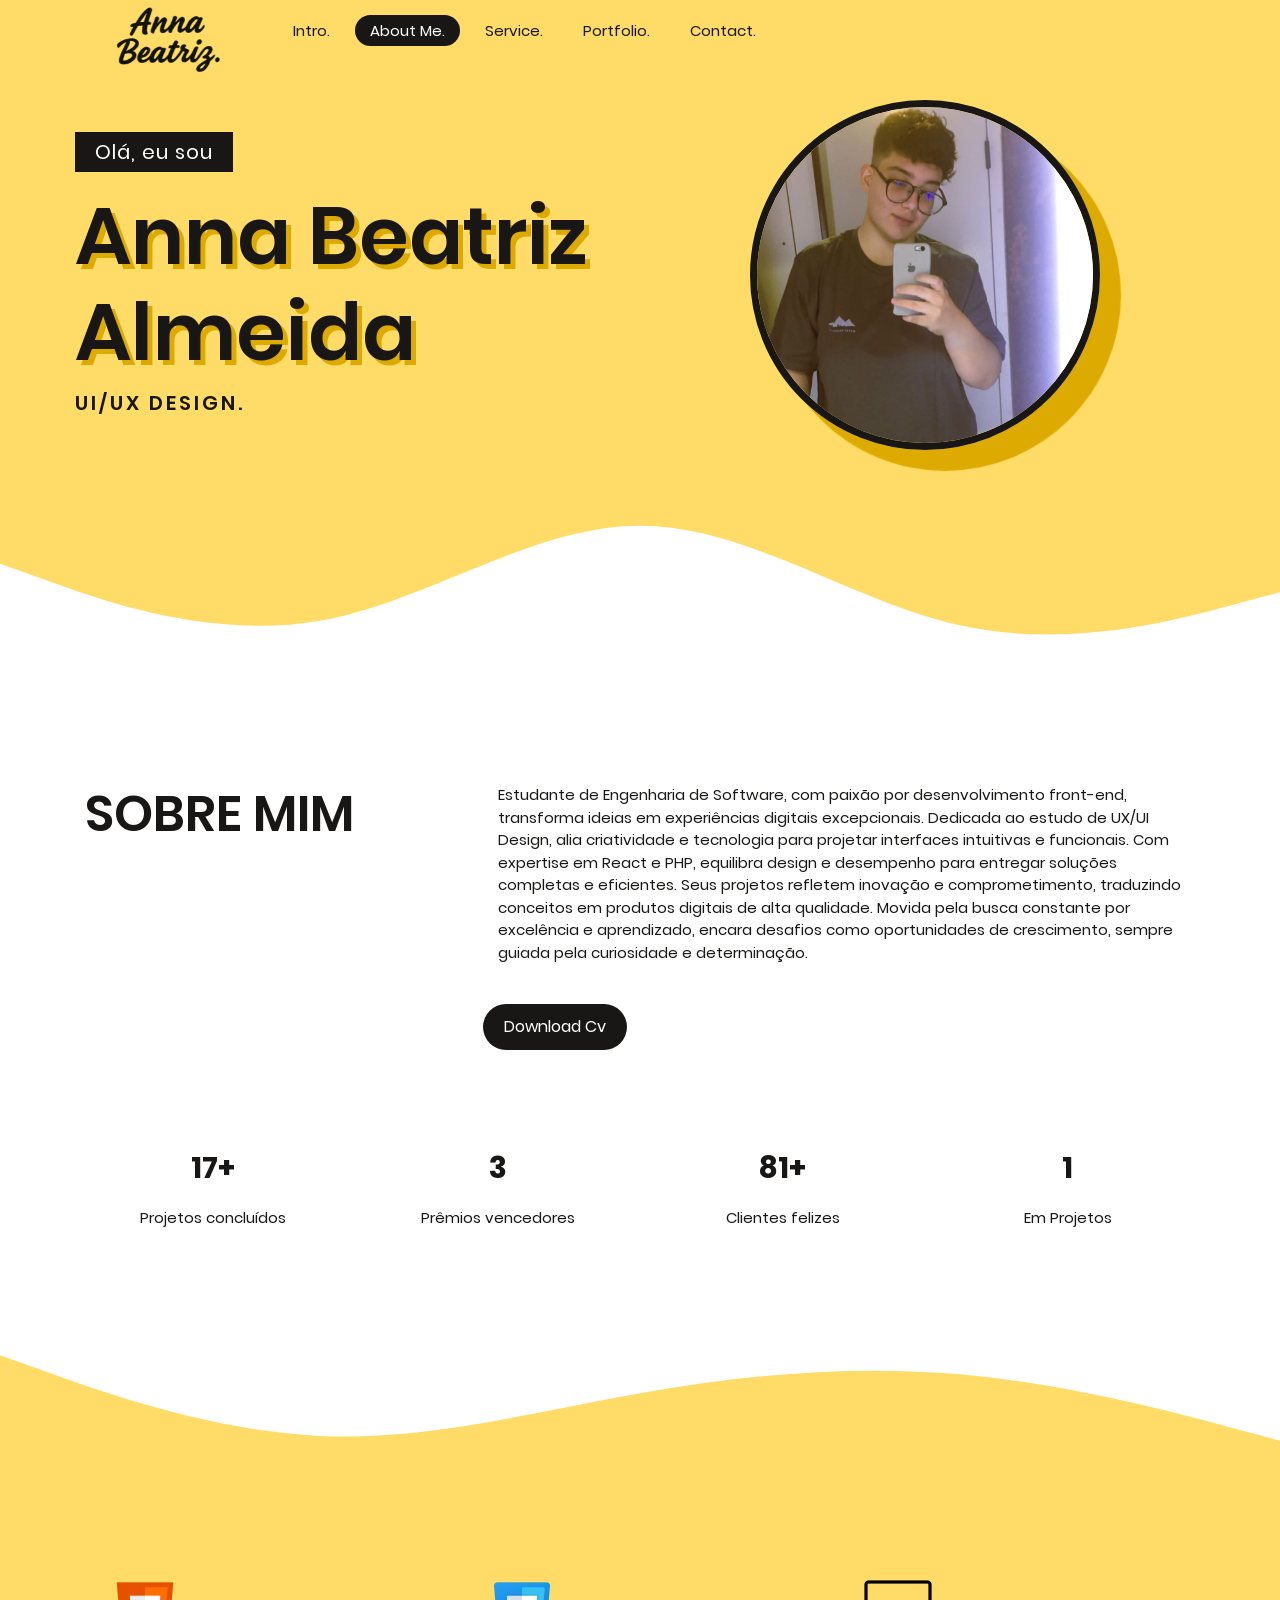
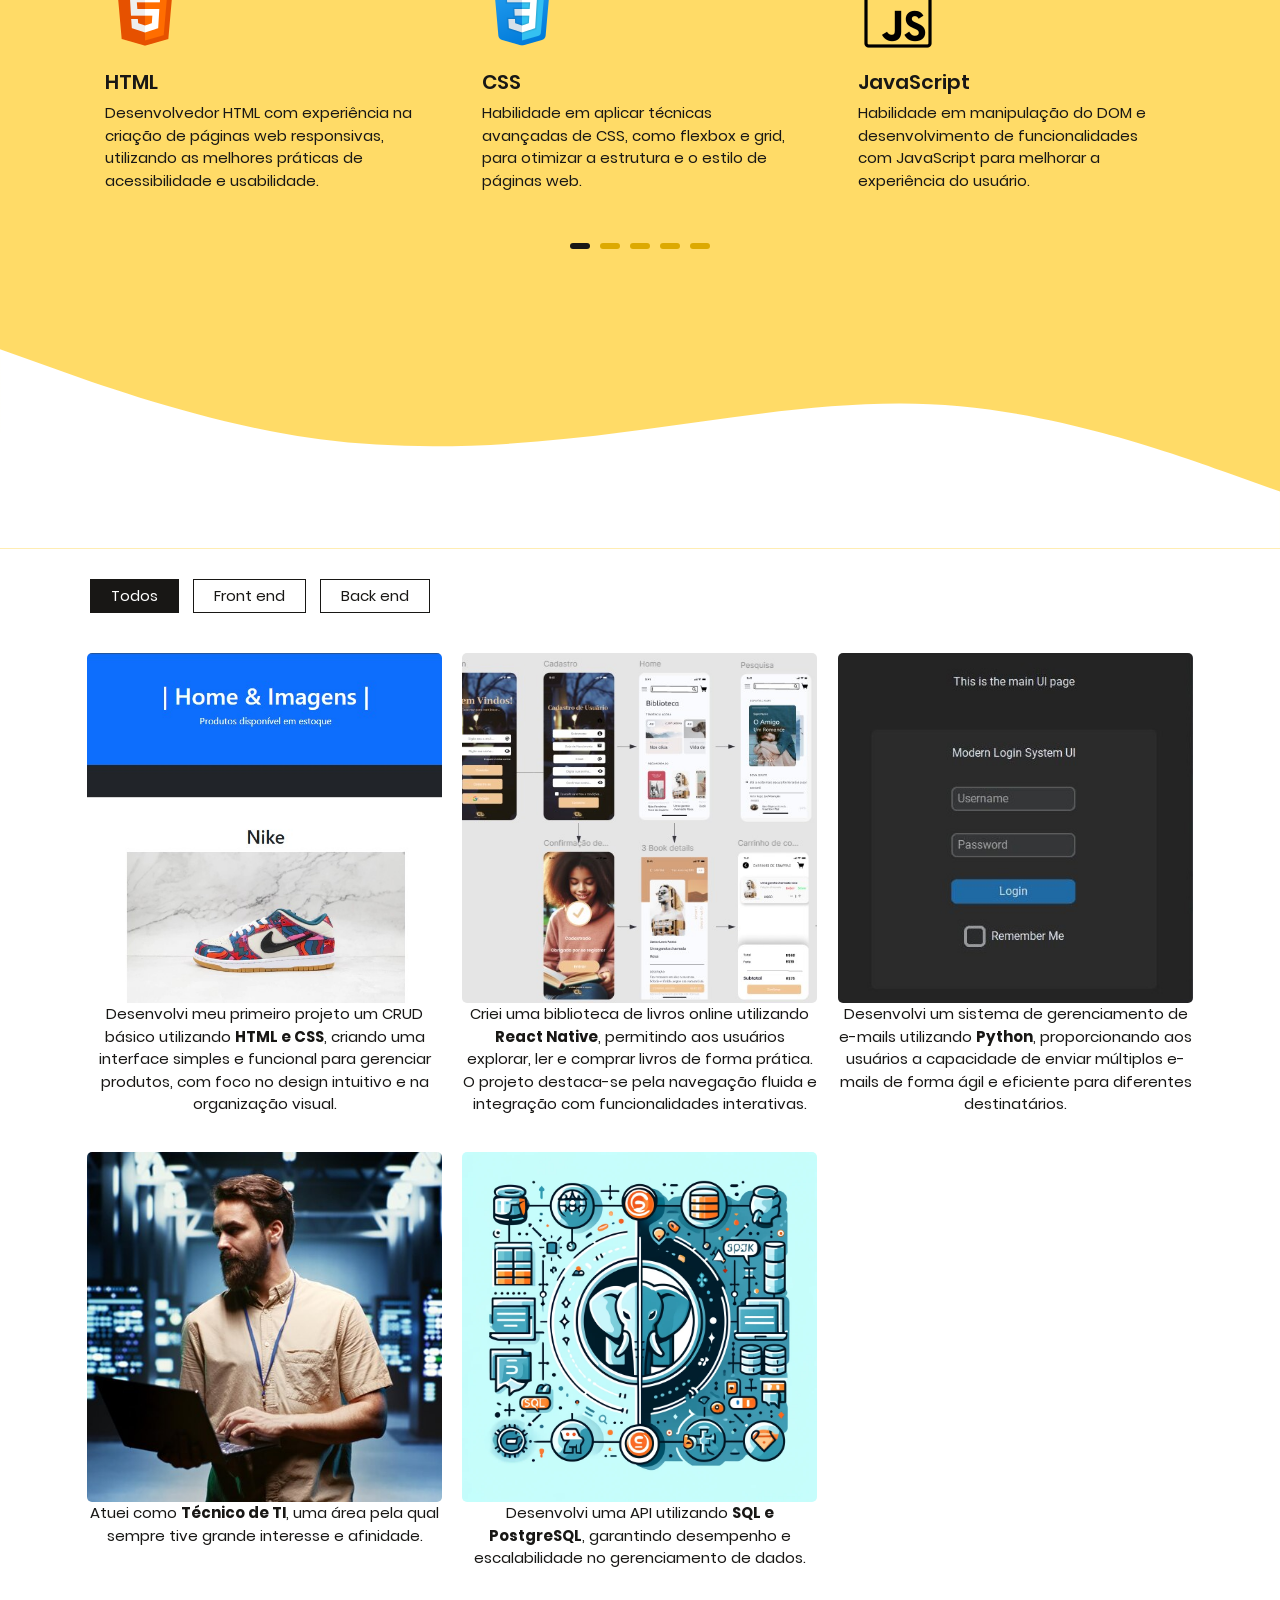
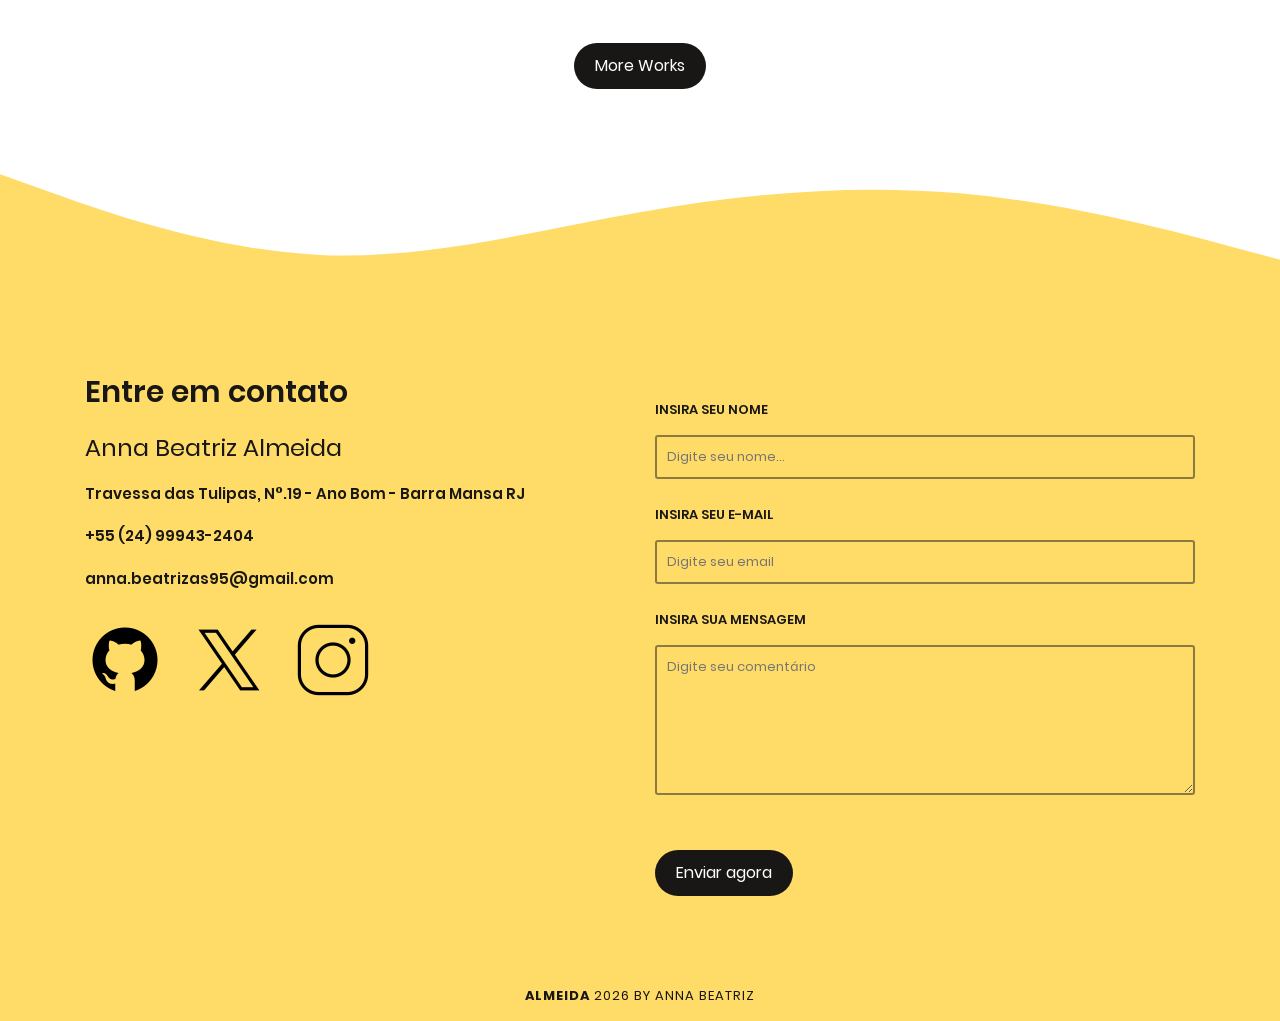
==== commit 40270e63: "Atualização do portfólio" ====
--- a/index.html
+++ b/index.html
@@ -1,5 +1,5 @@
 <!DOCTYPE html>
-<html lang="zxx">
+<html lang="pt-br">
 
 <head>
     <meta charset="UTF-8" />
@@ -10,19 +10,10 @@
     <!-- favicon -->
     <link rel="icon" type="image/png" sizes="32x32" href="./asset/page/favicon-32x32.png" />
     <link rel="icon" type="image/png" sizes="16x16" href="./asset/page/favicon-16x16.png" />
-    <link rel="shortcut icon" href="./asset/page/favicon.ico" />
+    <link rel="shortcut icon" href="./asset/page/favicon.png" />
     <!-- metatag -->
-    <meta name="author" content="Rama Hardian Sidik" />
-    <meta property="og:title" content="Freeman - Multipurpose Personal One Page Html Template" />
-    <meta property="og:url" content="" />
-    <meta property="og:image" content="" />
-    <meta property="og:description" content="Freeman - Multipurpose Personal One Page Html Template" />
-    <meta property="og:site_name" content="Freeman template" />
-    <meta name="twitter:card" content="summary" />
-    <meta name="twitter:title" content="Freeman - Multipurpose Personal One Page Html Template" />
-    <meta name="twitter:description" content="Freeman - Multipurpose Personal One Page Html Template" />
-    <meta name="twitter:image" content="" />
-    <meta id="tw_url" name="twitter:url" content="" />
+    <meta name="author" content="Anna Beatriz Almeida Silva" />
+    <meta name="description" content="Portifólio | Anna Beatriz Almeida Silva" />
     <!-- main style -->
     <link href="css/main.css" rel="stylesheet" />
     <!-- responsive style -->
@@ -37,7 +28,7 @@
                 <div class="col-xs-12 col-md-12 col-lg-2">
                     <!-- wrap logo -->
                     <div class="headerwrap__logo">
-                        <img src="./asset/page/logo.png" alt="logo" class="img-fluid" />
+                        <img src="./asset/page/favicon2.png" alt="logo" class="img-fluida" />
                     </div>
                     <!-- end wrap logo -->
                     <!-- navigation icon  -->
@@ -89,7 +80,7 @@
     <!-- PRELOADER -->
     <div class="preloader">
         <div class="preloader__img">
-            <img src="./asset/page/logo.png" alt="logopage" class="img-fluid" />
+            <img src="./asset/page/favicon2.png" alt="logopage" class="img-fluid" />
         </div>
     </div>
     <!-- main wrap -->
--- a/css/main.css
+++ b/css/main.css
@@ -587,4 +587,13 @@
     .footwrap p {
         font-size: 13px;
         letter-spacing: 1px;
-    }+    }
+
+.img-fluida {
+    width: 100%;
+    margin-top: -50px;
+}
+
+.img-fluid {
+    width: 100%;
+}
